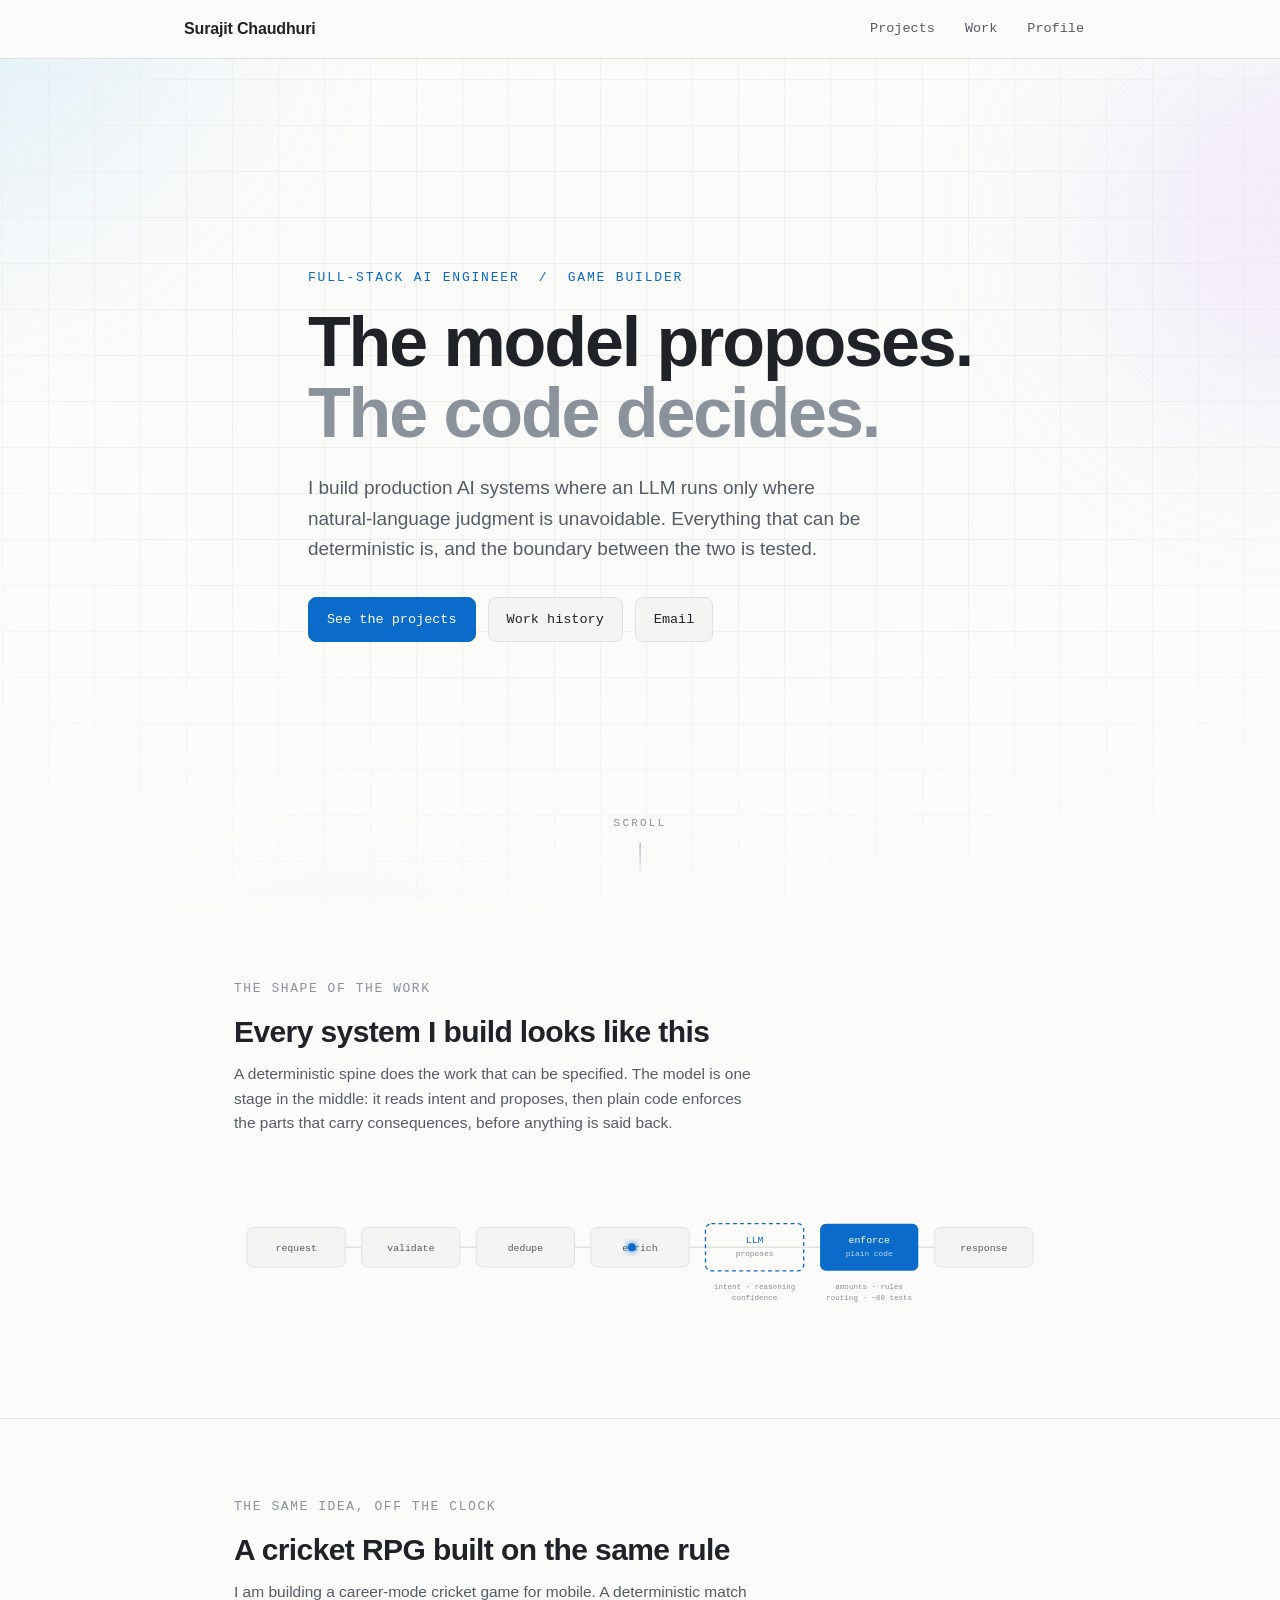
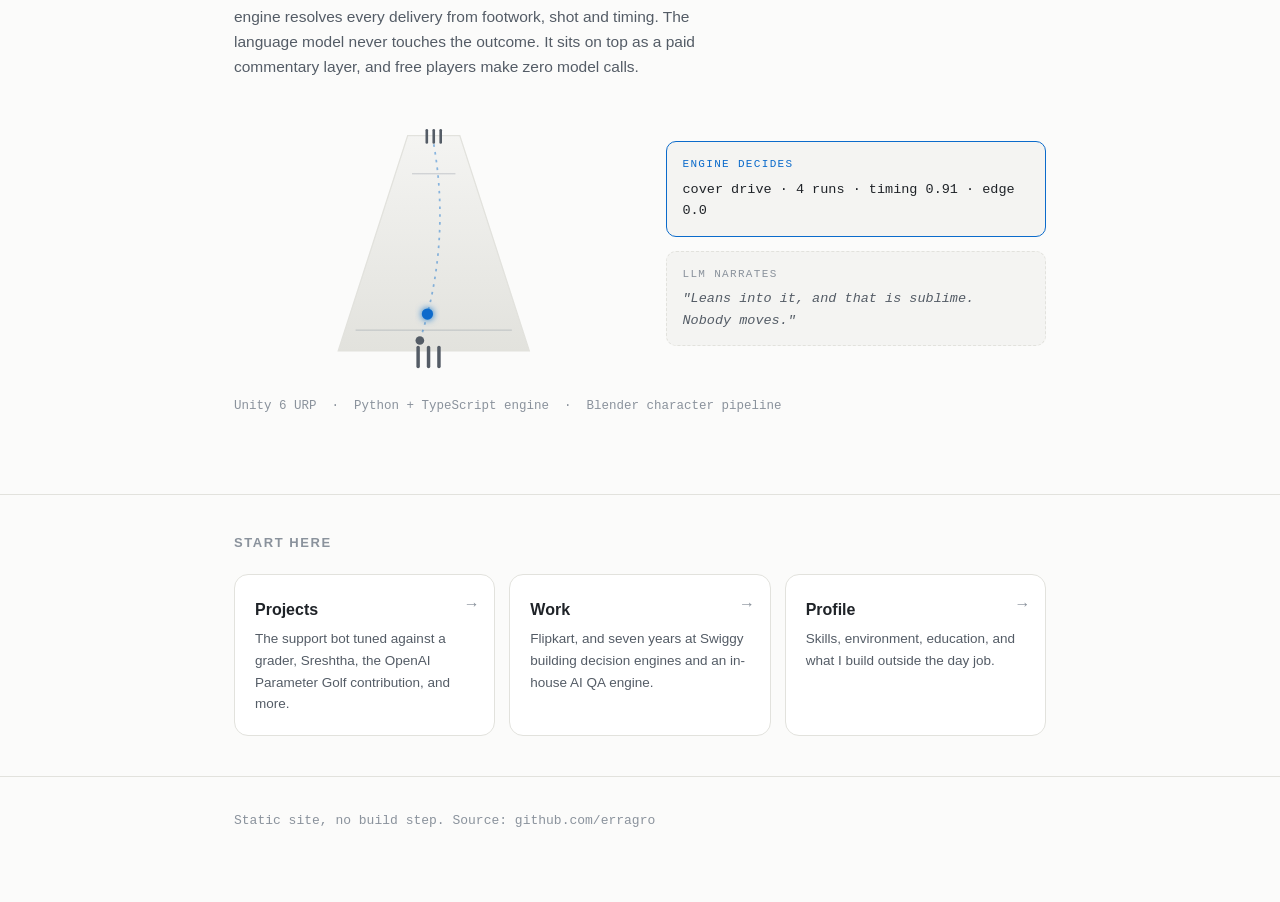
==== index.html @ 49b14f21 "Portfolio site Multi-page static portfolio: animated hero, project flip cards, work timeline, skill " ====
<!doctype html>
<html lang="en">
<head>
<meta charset="utf-8">
<meta name="viewport" content="width=device-width, initial-scale=1">
<title>Surajit Chaudhuri</title>
<meta name="description" content="Full-stack AI engineer. The model proposes, the code decides.">
<link rel="stylesheet" href="style.css">
<style>
  .hero {
    position: relative; min-height: calc(100vh - 58px);
    display: flex; align-items: center; overflow: hidden; isolation: isolate;
  }
  .hero .layer { position: absolute; inset: -25% -12%; z-index: -1; pointer-events: none; will-change: transform; }
  .blob { position: absolute; border-radius: 50%; filter: blur(64px); opacity: 0.55; }
  .blob.a { width: 46vw; height: 46vw; left: -8vw; top: -6vw; background: radial-gradient(circle at 30% 30%, #2b6cb0, transparent 70%); }
  .blob.b { width: 40vw; height: 40vw; right: -6vw; top: 18vh; background: radial-gradient(circle at 60% 40%, #6b46c1, transparent 70%); }
  .blob.c { width: 34vw; height: 34vw; left: 22vw; bottom: -16vw; background: radial-gradient(circle at 50% 50%, #2c7a7b, transparent 70%); }
  @media (prefers-color-scheme: light) {
    .blob { opacity: 0.3; }
    .blob.a { background: radial-gradient(circle at 30% 30%, #90cdf4, transparent 70%); }
    .blob.b { background: radial-gradient(circle at 60% 40%, #d6bcfa, transparent 70%); }
    .blob.c { background: radial-gradient(circle at 50% 50%, #9decdb, transparent 70%); }
  }
  .grid-layer {
    position: absolute; inset: -25% -25%; z-index: -1; pointer-events: none; will-change: transform;
    background-image:
      linear-gradient(var(--border) 1px, transparent 1px),
      linear-gradient(90deg, var(--border) 1px, transparent 1px);
    background-size: 46px 46px; opacity: 0.5;
    -webkit-mask-image: radial-gradient(ellipse 72% 60% at 50% 42%, #000 30%, transparent 82%);
    mask-image: radial-gradient(ellipse 72% 60% at 50% 42%, #000 30%, transparent 82%);
  }
  .hero-inner { position: relative; z-index: 1; padding: 40px 0 90px; }
  .eyebrow { font-family: var(--mono); font-size: 13px; letter-spacing: 0.14em; text-transform: uppercase; color: var(--accent); margin-bottom: 18px; }
  .hero h1 { font-size: clamp(34px, 7.4vw, 70px); line-height: 1.02; letter-spacing: -0.03em; font-weight: 760; }
  .hero h1 .dim { color: var(--text-faint); display: block; }
  .hero .sub { margin-top: 24px; max-width: 54ch; font-size: clamp(16px, 2.1vw, 19px); color: var(--text-dim); }
  .hero .cta { margin-top: 32px; display: flex; gap: 12px; flex-wrap: wrap; }
  .btn { font-family: var(--mono); font-size: 13.5px; padding: 11px 18px; border-radius: 8px; border: 1px solid var(--border); color: var(--text); background: var(--bg-soft); transition: border-color .2s, color .2s, transform .2s; }
  .btn:hover { border-color: var(--accent); color: var(--accent); text-decoration: none; transform: translateY(-2px); }
  .btn.primary { background: var(--accent); color: var(--ink); border-color: var(--accent); }
  .btn.primary:hover { color: var(--ink); filter: brightness(1.08); }
  .scroll-hint { position: absolute; left: 50%; bottom: 24px; transform: translateX(-50%); font-family: var(--mono); font-size: 11px; letter-spacing: 0.2em; color: var(--text-faint); text-transform: uppercase; }
  .scroll-hint::after { content: ""; display: block; width: 1px; height: 34px; margin: 10px auto 0; background: linear-gradient(var(--text-faint), transparent); }

  .band { padding: 78px 0; border-bottom: 1px solid var(--border); }
  .band .kicker { font-family: var(--mono); font-size: 13px; color: var(--text-faint); text-transform: uppercase; letter-spacing: 0.12em; margin-bottom: 8px; }
  .band h2 { font-size: clamp(22px, 3.4vw, 30px); color: var(--text); letter-spacing: -0.02em; font-weight: 680; margin: 0 0 6px; }
  .band p.note { color: var(--text-dim); font-size: 15.5px; max-width: 60ch; }

  .pipe-wrap { margin-top: 34px; overflow-x: auto; }
  .pipe-wrap svg { display: block; min-width: 640px; width: 100%; height: auto; }

  .game-grid { margin-top: 34px; display: grid; grid-template-columns: 1.05fr 1fr; gap: 32px; align-items: center; }
  .game-grid svg { display: block; width: 100%; height: auto; }
  .outs { display: flex; flex-direction: column; gap: 14px; }
  .out { border: 1.5px solid var(--border); border-radius: 10px; padding: 14px 16px; font-family: var(--mono); background: var(--bg-soft); }
  .out .lab { color: var(--text-faint); font-size: 11px; letter-spacing: 0.12em; text-transform: uppercase; }
  .out .val { color: var(--text); margin-top: 5px; font-size: 13.5px; }
  .out.engine { border-color: var(--accent); }
  .out.engine .lab { color: var(--accent); }
  .out.llm { border-style: dashed; }
  .out.llm .val { color: var(--text-dim); font-style: italic; }
  .game-foot { margin-top: 22px; font-family: var(--mono); font-size: 12.5px; color: var(--text-faint); }
  @media (max-width: 640px) { .game-grid { grid-template-columns: 1fr; } }
</style>
</head>
<body>

<nav>
  <div class="wrap">
    <a class="home" href="index.html">Surajit Chaudhuri</a>
    <div class="tabs">
      <a href="projects.html">Projects</a>
      <a href="work.html">Work</a>
      <a href="profile.html">Profile</a>
    </div>
  </div>
</nav>

<section class="hero">
  <div class="layer" data-parallax="0.15" data-mouse="20"><div class="blob a"></div><div class="blob b"></div><div class="blob c"></div></div>
  <div class="grid-layer" data-parallax="0.05" data-mouse="-9"></div>

  <div class="wrap hero-inner">
    <div class="eyebrow">Full-stack AI engineer &nbsp;/&nbsp; game builder</div>
    <h1>The model proposes.<span class="dim">The code decides.</span></h1>
    <p class="sub">
      I build production AI systems where an LLM runs only where natural-language
      judgment is unavoidable. Everything that can be deterministic is, and the
      boundary between the two is tested.
    </p>
    <div class="cta">
      <a class="btn primary" href="projects.html">See the projects</a>
      <a class="btn" href="work.html">Work history</a>
      <a class="btn" href="mailto:surajit.chaudhuri.95@gmail.com">Email</a>
    </div>
  </div>
  <div class="scroll-hint">scroll</div>
</section>

<section class="band">
  <div class="wrap">
    <div class="kicker reveal">the shape of the work</div>
    <h2 class="reveal">Every system I build looks like this</h2>
    <p class="note reveal">
      A deterministic spine does the work that can be specified. The model is one
      stage in the middle: it reads intent and proposes, then plain code enforces
      the parts that carry consequences, before anything is said back.
    </p>
    <div class="pipe-wrap reveal" data-dir="scale">
      <svg viewBox="0 0 1240 260" role="img" aria-label="Pipeline: request, validate, dedupe, enrich, LLM proposes, code enforces, response">
        <defs>
          <filter id="glow" x="-50%" y="-50%" width="200%" height="200%">
            <feGaussianBlur stdDeviation="6" result="b"/><feMerge><feMergeNode in="b"/><feMergeNode in="SourceGraphic"/></feMerge>
          </filter>
        </defs>
        <line x1="95" y1="118" x2="1145" y2="118" stroke="var(--border)" stroke-width="2"/>
        <g font-family="var(--mono)" font-size="15" fill="var(--text-dim)" text-anchor="middle">
          <g><rect x="20" y="88" width="150" height="60" rx="9" fill="var(--bg-soft)" stroke="var(--border)" stroke-width="1.5"/><text x="95" y="123">request</text></g>
          <g><rect x="195" y="88" width="150" height="60" rx="9" fill="var(--bg-soft)" stroke="var(--border)" stroke-width="1.5"/><text x="270" y="123">validate</text></g>
          <g><rect x="370" y="88" width="150" height="60" rx="9" fill="var(--bg-soft)" stroke="var(--border)" stroke-width="1.5"/><text x="445" y="123">dedupe</text></g>
          <g><rect x="545" y="88" width="150" height="60" rx="9" fill="var(--bg-soft)" stroke="var(--border)" stroke-width="1.5"/><text x="620" y="123">enrich</text></g>
        </g>
        <g>
          <rect x="720" y="82" width="150" height="72" rx="9" fill="none" stroke="var(--accent)" stroke-width="2" stroke-dasharray="6 5"/>
          <text x="795" y="112" font-family="var(--mono)" font-size="15" fill="var(--accent)" text-anchor="middle">LLM</text>
          <text x="795" y="132" font-family="var(--mono)" font-size="12" fill="var(--text-faint)" text-anchor="middle">proposes</text>
          <text x="795" y="182" font-family="var(--mono)" font-size="11.5" fill="var(--text-faint)" text-anchor="middle">intent &#183; reasoning</text>
          <text x="795" y="198" font-family="var(--mono)" font-size="11.5" fill="var(--text-faint)" text-anchor="middle">confidence</text>
        </g>
        <g>
          <rect x="895" y="82" width="150" height="72" rx="9" fill="var(--accent)"/>
          <text x="970" y="112" font-family="var(--mono)" font-size="15" fill="var(--ink)" text-anchor="middle">enforce</text>
          <text x="970" y="132" font-family="var(--mono)" font-size="12" fill="var(--ink)" text-anchor="middle" opacity="0.72">plain code</text>
          <text x="970" y="182" font-family="var(--mono)" font-size="11.5" fill="var(--text-faint)" text-anchor="middle">amounts &#183; rules</text>
          <text x="970" y="198" font-family="var(--mono)" font-size="11.5" fill="var(--text-faint)" text-anchor="middle">routing &#183; ~60 tests</text>
        </g>
        <g><rect x="1070" y="88" width="150" height="60" rx="9" fill="var(--bg-soft)" stroke="var(--border)" stroke-width="1.5"/><text x="1145" y="123" font-family="var(--mono)" font-size="15" fill="var(--text-dim)" text-anchor="middle">response</text></g>
        <circle r="6" fill="var(--accent)" filter="url(#glow)">
          <animateMotion path="M 95 118 H 1145" dur="4.2s" repeatCount="indefinite"/>
          <animate attributeName="opacity" values="0;1;1;1;0" keyTimes="0;0.06;0.5;0.94;1" dur="4.2s" repeatCount="indefinite"/>
        </circle>
      </svg>
    </div>
  </div>
</section>

<section class="band">
  <div class="wrap">
    <div class="kicker reveal">the same idea, off the clock</div>
    <h2 class="reveal">A cricket RPG built on the same rule</h2>
    <p class="note reveal">
      I am building a career-mode cricket game for mobile. A deterministic match
      engine resolves every delivery from footwork, shot and timing. The language
      model never touches the outcome. It sits on top as a paid commentary layer,
      and free players make zero model calls.
    </p>
    <div class="game-grid reveal" data-dir="left">
      <svg viewBox="0 0 460 300" role="img" aria-label="A cricket delivery travelling from bowler to batter along a fixed arc">
        <defs>
          <linearGradient id="pitch" x1="0" y1="0" x2="0" y2="1"><stop offset="0" stop-color="var(--bg-soft)"/><stop offset="1" stop-color="var(--border)"/></linearGradient>
          <filter id="glow2" x="-60%" y="-60%" width="220%" height="220%"><feGaussianBlur stdDeviation="4" result="b"/><feMerge><feMergeNode in="b"/><feMergeNode in="SourceGraphic"/></feMerge></filter>
        </defs>
        <polygon points="200,26 260,26 340,274 120,274" fill="url(#pitch)" stroke="var(--border)" stroke-width="1.5"/>
        <line x1="205" y1="70" x2="255" y2="70" stroke="var(--text-faint)" stroke-width="1" opacity="0.5"/>
        <line x1="140" y1="250" x2="320" y2="250" stroke="var(--text-faint)" stroke-width="1" opacity="0.5"/>
        <g stroke="var(--text-dim)" stroke-width="3" stroke-linecap="round"><line x1="222" y1="20" x2="222" y2="34"/><line x1="230" y1="20" x2="230" y2="34"/><line x1="238" y1="20" x2="238" y2="34"/></g>
        <g stroke="var(--text-dim)" stroke-width="4" stroke-linecap="round"><line x1="212" y1="270" x2="212" y2="292"/><line x1="224" y1="270" x2="224" y2="292"/><line x1="236" y1="270" x2="236" y2="292"/></g>
        <path id="ballpath" d="M 230 36 Q 250 150 214 262" fill="none" stroke="var(--accent)" stroke-width="2" stroke-dasharray="3 6" opacity="0.45"/>
        <circle r="6.5" fill="var(--accent)" filter="url(#glow2)">
          <animateMotion dur="2.6s" repeatCount="indefinite" calcMode="spline" keyPoints="0;1" keyTimes="0;1" keySplines="0.4 0 0.7 1"><mpath href="#ballpath"/></animateMotion>
          <animate attributeName="opacity" values="0;1;1;0" keyTimes="0;0.1;0.85;1" dur="2.6s" repeatCount="indefinite"/>
        </circle>
        <circle cx="214" cy="262" r="5" fill="var(--text-dim)"/>
      </svg>
      <div class="outs">
        <div class="out engine"><div class="lab">engine decides</div><div class="val">cover drive &#183; 4 runs &#183; timing 0.91 &#183; edge 0.0</div></div>
        <div class="out llm"><div class="lab">llm narrates</div><div class="val">"Leans into it, and that is sublime. Nobody moves."</div></div>
      </div>
    </div>
    <div class="game-foot reveal">Unity 6 URP &nbsp;&#183;&nbsp; Python + TypeScript engine &nbsp;&#183;&nbsp; Blender character pipeline</div>
  </div>
</section>

<main>
  <div class="wrap">
    <h2 class="sec reveal">Start here</h2>
    <div class="navcards">
      <a class="navcard reveal" href="projects.html">
        <div class="t">Projects</div>
        <div class="d">The support bot tuned against a grader, Sreshtha, the OpenAI Parameter Golf contribution, and more.</div>
      </a>
      <a class="navcard reveal" href="work.html">
        <div class="t">Work</div>
        <div class="d">Flipkart, and seven years at Swiggy building decision engines and an in-house AI QA engine.</div>
      </a>
      <a class="navcard reveal" href="profile.html">
        <div class="t">Profile</div>
        <div class="d">Skills, environment, education, and what I build outside the day job.</div>
      </a>
    </div>
  </div>
</main>

<footer><div class="wrap">Static site, no build step. Source: github.com/erragro</div></footer>
<script src="site.js"></script>
</body>
</html>
---- style.css ----
:root {
  --bg: #0f1115;
  --bg-soft: #161920;
  --bg-card: #171b22;
  --border: #262b36;
  --border-soft: #1e2530;
  --text: #d7dbe2;
  --text-dim: #9aa1ac;
  --text-faint: #6b7280;
  --accent: #7cc4ff;
  --accent-2: #b794f6;
  --ink: #0b1220;
  --shadow: 0 18px 40px -18px rgba(0,0,0,0.6);
  --mono: ui-monospace, "SF Mono", "JetBrains Mono", Menlo, Consolas, monospace;
  --sans: -apple-system, BlinkMacSystemFont, "Segoe UI", Roboto, Helvetica, Arial, sans-serif;
}
@media (prefers-color-scheme: light) {
  :root {
    --bg: #fbfbfa; --bg-soft: #f4f4f2; --bg-card: #ffffff;
    --border: #e2e2dd; --border-soft: #ececE8;
    --text: #1f2328; --text-dim: #545c66; --text-faint: #8a929c;
    --accent: #0b6bcb; --accent-2: #7c4dff; --ink: #ffffff;
    --shadow: 0 18px 40px -20px rgba(20,30,50,0.22);
  }
}
* { box-sizing: border-box; margin: 0; padding: 0; }
html { scroll-behavior: smooth; }
body {
  background: var(--bg); color: var(--text);
  font-family: var(--sans); font-size: 16px; line-height: 1.6;
  -webkit-font-smoothing: antialiased;
  overflow-x: hidden;
}
a { color: var(--accent); text-decoration: none; }
a:hover { text-decoration: underline; }

.wrap { max-width: 860px; margin: 0 auto; padding: 0 24px; }

/* ---------- nav ---------- */
nav {
  border-bottom: 1px solid var(--border);
  position: sticky; top: 0; z-index: 30;
  background: color-mix(in srgb, var(--bg) 82%, transparent);
  backdrop-filter: saturate(1.4) blur(8px);
}
nav .wrap { display: flex; justify-content: space-between; align-items: center; height: 58px; max-width: 960px; }
nav .home { font-weight: 650; color: var(--text); letter-spacing: -0.01em; }
nav .home:hover { text-decoration: none; color: var(--accent); }
nav .tabs { display: flex; gap: 6px; font-size: 13.5px; font-family: var(--mono); }
nav .tabs a {
  color: var(--text-dim); padding: 7px 12px; border-radius: 7px;
  transition: background .2s, color .2s;
}
nav .tabs a:hover { color: var(--text); background: var(--bg-soft); text-decoration: none; }
nav .tabs a.active { color: var(--ink); background: var(--accent); }

/* ---------- page head ---------- */
.page-head { padding: 52px 0 30px; border-bottom: 1px solid var(--border); }
h1 { font-size: clamp(28px, 5vw, 40px); letter-spacing: -0.02em; font-weight: 730; }
.page-head .tag { color: var(--text-dim); font-size: 17px; margin-top: 12px; max-width: 62ch; }
.page-head .tag p + p { margin-top: 12px; }

.links { margin-top: 20px; display: flex; flex-wrap: wrap; gap: 8px 18px; font-size: 14px; font-family: var(--mono); }
.links a { color: var(--text-dim); }
.links a:hover { color: var(--accent); }
.links .plain { color: var(--text-faint); }

main { padding: 30px 0 40px; }

h2.sec {
  font-size: 13px; text-transform: uppercase; letter-spacing: 0.12em;
  color: var(--text-faint); font-weight: 600; margin: 40px 0 20px;
}
h2.sec:first-child { margin-top: 8px; }

/* ---------- reveal / motion ---------- */
.reveal { opacity: 0; transform: translateY(18px); transition: opacity .6s ease, transform .6s cubic-bezier(.2,.7,.2,1); }
.reveal.in { opacity: 1; transform: none; }
.reveal[data-dir="left"]  { transform: translateX(-24px); }
.reveal[data-dir="right"] { transform: translateX(24px); }
.reveal[data-dir="scale"] { transform: scale(.94); }
.reveal.in[data-dir] { transform: none; }

@media (prefers-reduced-motion: reduce) {
  html { scroll-behavior: auto; }
  .reveal { opacity: 1 !important; transform: none !important; transition: none; }
  .layer, .grid-layer { transform: none !important; }
  .flip, .flip-inner, .lift, .navcard, .scard { transition: none !important; }
  .stack span, .chips span { opacity: 1 !important; transform: none !important; transition: none !important; }
  .flip-front .bar { width: 100% !important; transition: none !important; }
  .flip-front::before { display: none; }
  * { transition-delay: 0s !important; }
  svg animate, svg animateMotion { display: none; }
}

/* ---------- generic lift card ---------- */
.lift {
  border: 1px solid var(--border); border-radius: 14px; background: var(--bg-card);
  transition: transform .28s cubic-bezier(.2,.7,.2,1), border-color .28s, box-shadow .28s;
}
.lift:hover { transform: translateY(-4px); border-color: var(--accent); box-shadow: var(--shadow); text-decoration: none; }

/* ---------- home nav cards ---------- */
.navcards { display: grid; gap: 14px; grid-template-columns: repeat(3, 1fr); }
.navcard {
  position: relative; overflow: hidden;
  padding: 22px 20px 20px; display: block; color: inherit;
  border: 1px solid var(--border); border-radius: 14px; background: var(--bg-card);
  transition: transform .28s cubic-bezier(.2,.7,.2,1), border-color .28s, box-shadow .28s;
}
.navcard::after {
  content: "\2192"; position: absolute; right: 18px; top: 18px;
  font-family: var(--mono); color: var(--text-faint); transition: transform .28s, color .28s;
}
.navcard:hover { transform: translateY(-5px); border-color: var(--accent); box-shadow: var(--shadow); text-decoration: none; }
.navcard:hover::after { transform: translateX(4px); color: var(--accent); }
.navcard .t { color: var(--text); font-weight: 640; font-size: 16px; }
.navcard .d { color: var(--text-dim); font-size: 13.5px; margin-top: 6px; }

/* ---------- flip cards (projects) ---------- */
.flipgrid { display: grid; gap: 18px; grid-template-columns: repeat(2, 1fr); perspective: 1600px; }
.flip { position: relative; transition: transform .25s ease; transform-style: preserve-3d; }
.flip-inner {
  position: relative; width: 100%; min-height: 264px; height: 100%;
  transition: transform .62s cubic-bezier(.2,.7,.2,1);
  transform-style: preserve-3d;
}
.flip.flipped .flip-inner { transform: rotateY(180deg); }
.flip-face {
  position: absolute; inset: 0; backface-visibility: hidden; -webkit-backface-visibility: hidden;
  border: 1px solid var(--border); border-radius: 16px; background: var(--bg-card);
  padding: 22px; display: flex; flex-direction: column; overflow: hidden;
}
.flip:hover .flip-face { border-color: var(--accent); }
.flip:hover { box-shadow: var(--shadow); }

/* front visual layers */
.flip-front { z-index: 1; }
.flip-front::after {                     /* dot texture, fades up from bottom */
  content: ""; position: absolute; inset: 0; z-index: 0; pointer-events: none; opacity: 0.6;
  background-image: radial-gradient(var(--border) 1px, transparent 1.4px);
  background-size: 20px 20px;
  -webkit-mask-image: linear-gradient(transparent 35%, #000);
  mask-image: linear-gradient(transparent 35%, #000);
}
.flip-front::before {                    /* cursor-follow glow */
  content: ""; position: absolute; inset: 0; z-index: 0; pointer-events: none;
  background: radial-gradient(260px circle at var(--mx,50%) var(--my,120%),
    color-mix(in srgb, var(--accent) 18%, transparent), transparent 72%);
  opacity: 0; transition: opacity .35s;
}
.flip:hover .flip-front::before { opacity: 1; }
.flip-front > * { position: relative; z-index: 1; }
.flip-front .ghost {
  position: absolute; right: -6px; bottom: -34px; z-index: 0;
  font-family: var(--mono); font-weight: 700; font-size: 128px; line-height: 1;
  letter-spacing: -0.04em; color: var(--text); opacity: 0.05; pointer-events: none;
}
.flip-front h3 { font-size: 18px; font-weight: 660; letter-spacing: -0.01em; }
.flip-front .sub { color: var(--text-dim); font-size: 13.5px; margin-top: 5px; max-width: 92%; }
.flip-front .stack { margin-top: auto; padding-top: 14px; }
.stack span, .chips span {
  display: inline-block; font-family: var(--mono); font-size: 11.5px;
  padding: 2px 8px; margin: 0 5px 6px 0; color: var(--text-faint);
  border: 1px solid var(--border); border-radius: 5px; background: var(--bg-soft);
  opacity: 0; transform: translateY(7px);
  transition: opacity .4s ease, transform .4s cubic-bezier(.2,.7,.2,1);
}
.flip.in .stack span { opacity: 1; transform: none; }
.flip.in .stack span:nth-child(1) { transition-delay: .12s; }
.flip.in .stack span:nth-child(2) { transition-delay: .18s; }
.flip.in .stack span:nth-child(3) { transition-delay: .24s; }
.flip.in .stack span:nth-child(4) { transition-delay: .30s; }
.flip.in .stack span:nth-child(5) { transition-delay: .36s; }
.flip-cta {
  font-family: var(--mono); font-size: 12px; color: var(--accent);
  margin-top: 10px; display: inline-flex; align-items: center; gap: 6px;
}
.flip-front .bar {                       /* accent bar that grows on reveal */
  position: absolute; left: 0; top: 0; height: 3px; width: 0; z-index: 2;
  background: linear-gradient(90deg, var(--accent), var(--accent-2));
  transition: width .7s cubic-bezier(.2,.7,.2,1) .1s;
}
.flip.in .flip-front .bar { width: 100%; }
.flip.sm .flip-inner { min-height: 172px; }
.flip.sm .flip-face { padding: 16px 18px; border-radius: 13px; }
.flip.sm .flip-front h3 { font-size: 15px; margin-top: 0; }
.flip.sm .flip-front { position: relative; }
.flip.sm .flip-front::after {
  content: "\2635"; position: absolute; right: 16px; top: 14px;
  font-size: 13px; color: var(--text-faint); transition: color .25s, transform .25s;
}
.flip.sm:hover .flip-front::after { color: var(--accent); transform: rotate(90deg); }
.flip.sm .flip-front .essence { margin-top: auto; font-family: var(--mono); font-size: 11.5px; color: var(--text-faint); }
.flip.sm .flip-front h3 { padding-right: 22px; }
.flip.sm .flip-back .txt { font-size: 12.5px; }
.flip-back { transform: rotateY(180deg); }
.flip-back h3 { font-size: 15px; font-weight: 640; margin-bottom: 8px; }
.flip-back .txt { color: var(--text-dim); font-size: 13.5px; line-height: 1.62; overflow-y: auto; }
.flip-back .txt strong { color: var(--text); font-weight: 620; }
.flip-back .plinks { margin-top: 12px; font-family: var(--mono); font-size: 12.5px; }

/* ---------- timeline (work + education) ---------- */
.tl { position: relative; margin-top: 8px; }
.tl::before {
  content: ""; position: absolute; left: 6px; top: 8px; bottom: 8px; width: 2px;
  background: linear-gradient(var(--accent), var(--border) 40%, var(--border));
}
.tl-item { position: relative; padding-left: 34px; margin-bottom: 26px; }
.tl-item::before {
  content: ""; position: absolute; left: 0; top: 6px; width: 14px; height: 14px;
  border-radius: 50%; background: var(--bg); border: 2px solid var(--accent);
}
.tl-item.now::before { background: var(--accent); box-shadow: 0 0 0 4px color-mix(in srgb, var(--accent) 22%, transparent); }
.tl-item .when { font-family: var(--mono); font-size: 12px; color: var(--text-faint); }
.tl-item h3 { font-size: 16px; font-weight: 620; margin-top: 3px; }
.tl-item .role-note { color: var(--text-dim); font-size: 14.5px; margin-top: 6px; font-style: italic; }

/* expandable achievement cards inside a timeline item */
.exp { margin-top: 12px; display: grid; gap: 8px; }
.exp-card {
  border: 1px solid var(--border); border-radius: 10px; background: var(--bg-soft);
  overflow: hidden;
}
.exp-card > button {
  width: 100%; text-align: left; cursor: pointer; border: 0; background: transparent;
  color: var(--text); font: inherit; font-size: 14px; font-weight: 600;
  padding: 11px 14px; display: flex; justify-content: space-between; align-items: center; gap: 10px;
}
.exp-card > button .plus { font-family: var(--mono); color: var(--text-faint); transition: transform .3s; }
.exp-card.open > button .plus { transform: rotate(45deg); }
.exp-card .panel {
  max-height: 0; overflow: hidden; transition: max-height .4s ease;
  color: var(--text-dim); font-size: 13.5px;
}
.exp-card.open .panel { max-height: 260px; }
.exp-card .panel p { padding: 0 14px 13px; }

/* ---------- skill cards (profile) ---------- */
.scards { display: grid; gap: 14px; grid-template-columns: repeat(2, 1fr); }
.scard {
  border: 1px solid var(--border); border-radius: 14px; background: var(--bg-card);
  padding: 18px; transition: transform .28s cubic-bezier(.2,.7,.2,1), border-color .28s, box-shadow .28s;
}
.scard:hover { transform: translateY(-4px); border-color: var(--accent); box-shadow: var(--shadow); }
.scard .k { font-family: var(--mono); font-size: 11.5px; letter-spacing: 0.1em; text-transform: uppercase; color: var(--text-faint); }
.scard .v { margin-top: 8px; color: var(--text-dim); font-size: 14px; }
.scard .v strong { color: var(--text); font-weight: 620; }

.pcard {
  border: 1px solid var(--border); border-radius: 14px; background: var(--bg-card);
  padding: 20px 22px;
}
.pcard p { color: var(--text-dim); font-size: 15px; }
.pcard p + p { margin-top: 10px; }

/* ---------- footer ---------- */
footer { padding: 34px 0 70px; color: var(--text-faint); font-size: 13px; font-family: var(--mono); border-top: 1px solid var(--border); }

/* ---------- responsive ---------- */
@media (max-width: 720px) {
  .navcards { grid-template-columns: 1fr; }
  .flipgrid { grid-template-columns: 1fr; }
  .scards { grid-template-columns: 1fr; }
  nav .tabs { gap: 2px; }
  nav .tabs a { padding: 6px 9px; }
}
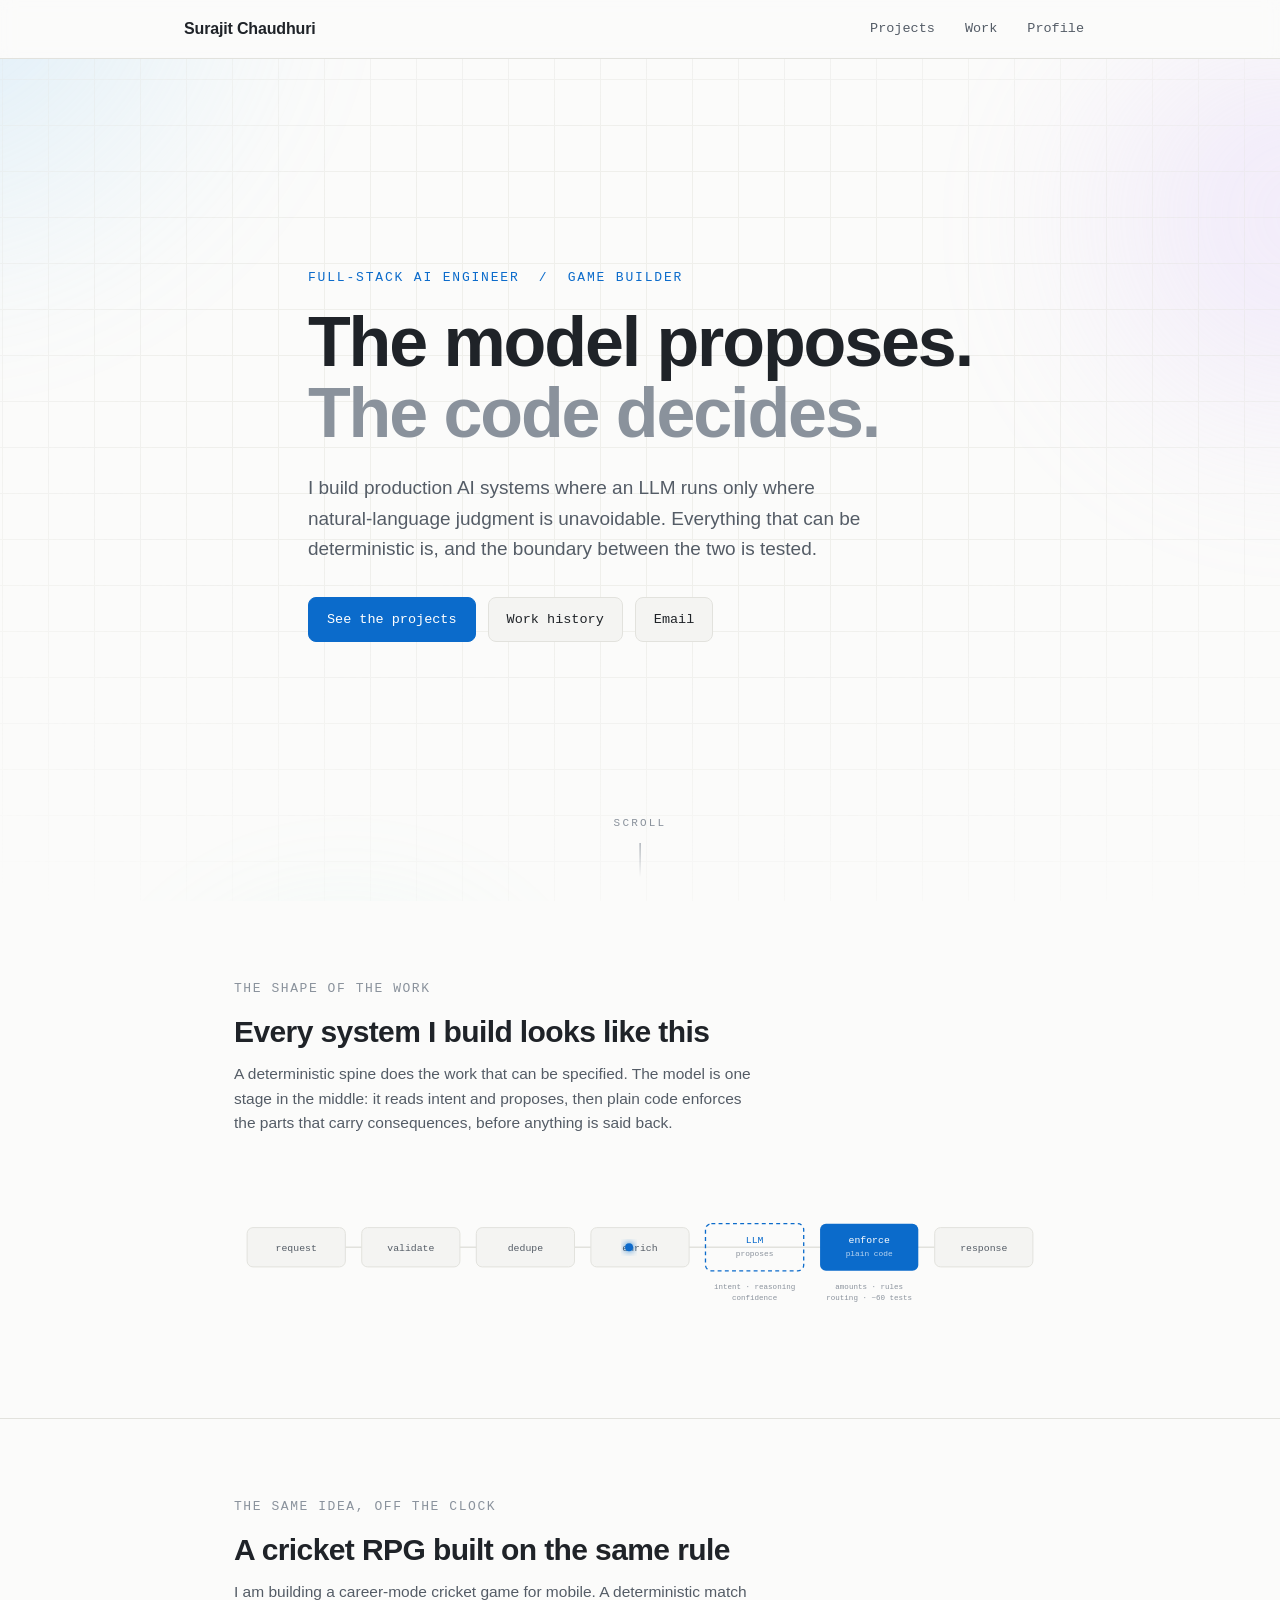
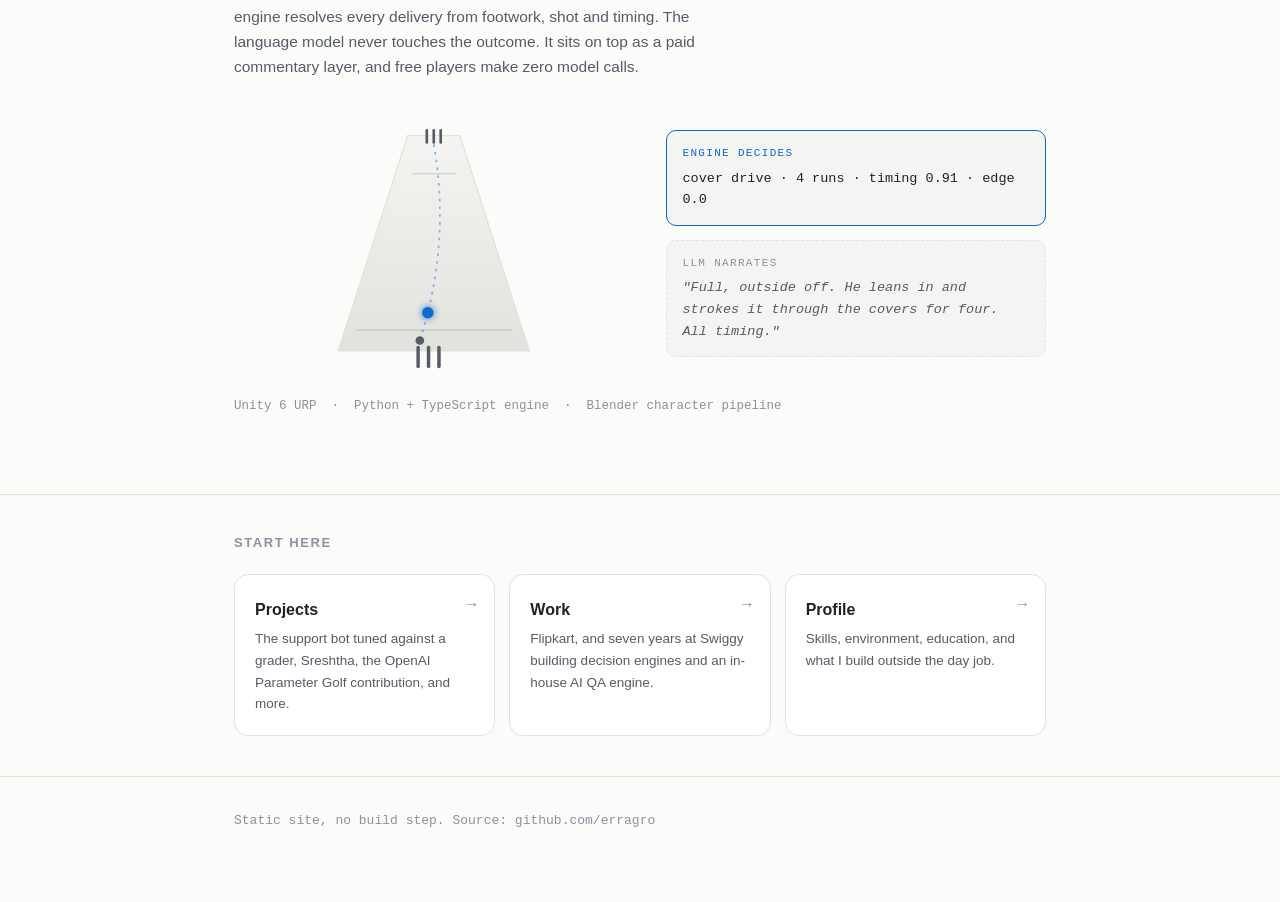
==== commit c2eccc44: "Clearer commentary line in cricket section Co-Authored-By: Claude Sonnet 5 <noreply@anthropic.com>" ====
--- a/index.html
+++ b/index.html
@@ -177,7 +177,7 @@
       </svg>
       <div class="outs">
         <div class="out engine"><div class="lab">engine decides</div><div class="val">cover drive &#183; 4 runs &#183; timing 0.91 &#183; edge 0.0</div></div>
-        <div class="out llm"><div class="lab">llm narrates</div><div class="val">"Leans into it, and that is sublime. Nobody moves."</div></div>
+        <div class="out llm"><div class="lab">llm narrates</div><div class="val">"Full, outside off. He leans in and strokes it through the covers for four. All timing."</div></div>
       </div>
     </div>
     <div class="game-foot reveal">Unity 6 URP &nbsp;&#183;&nbsp; Python + TypeScript engine &nbsp;&#183;&nbsp; Blender character pipeline</div>
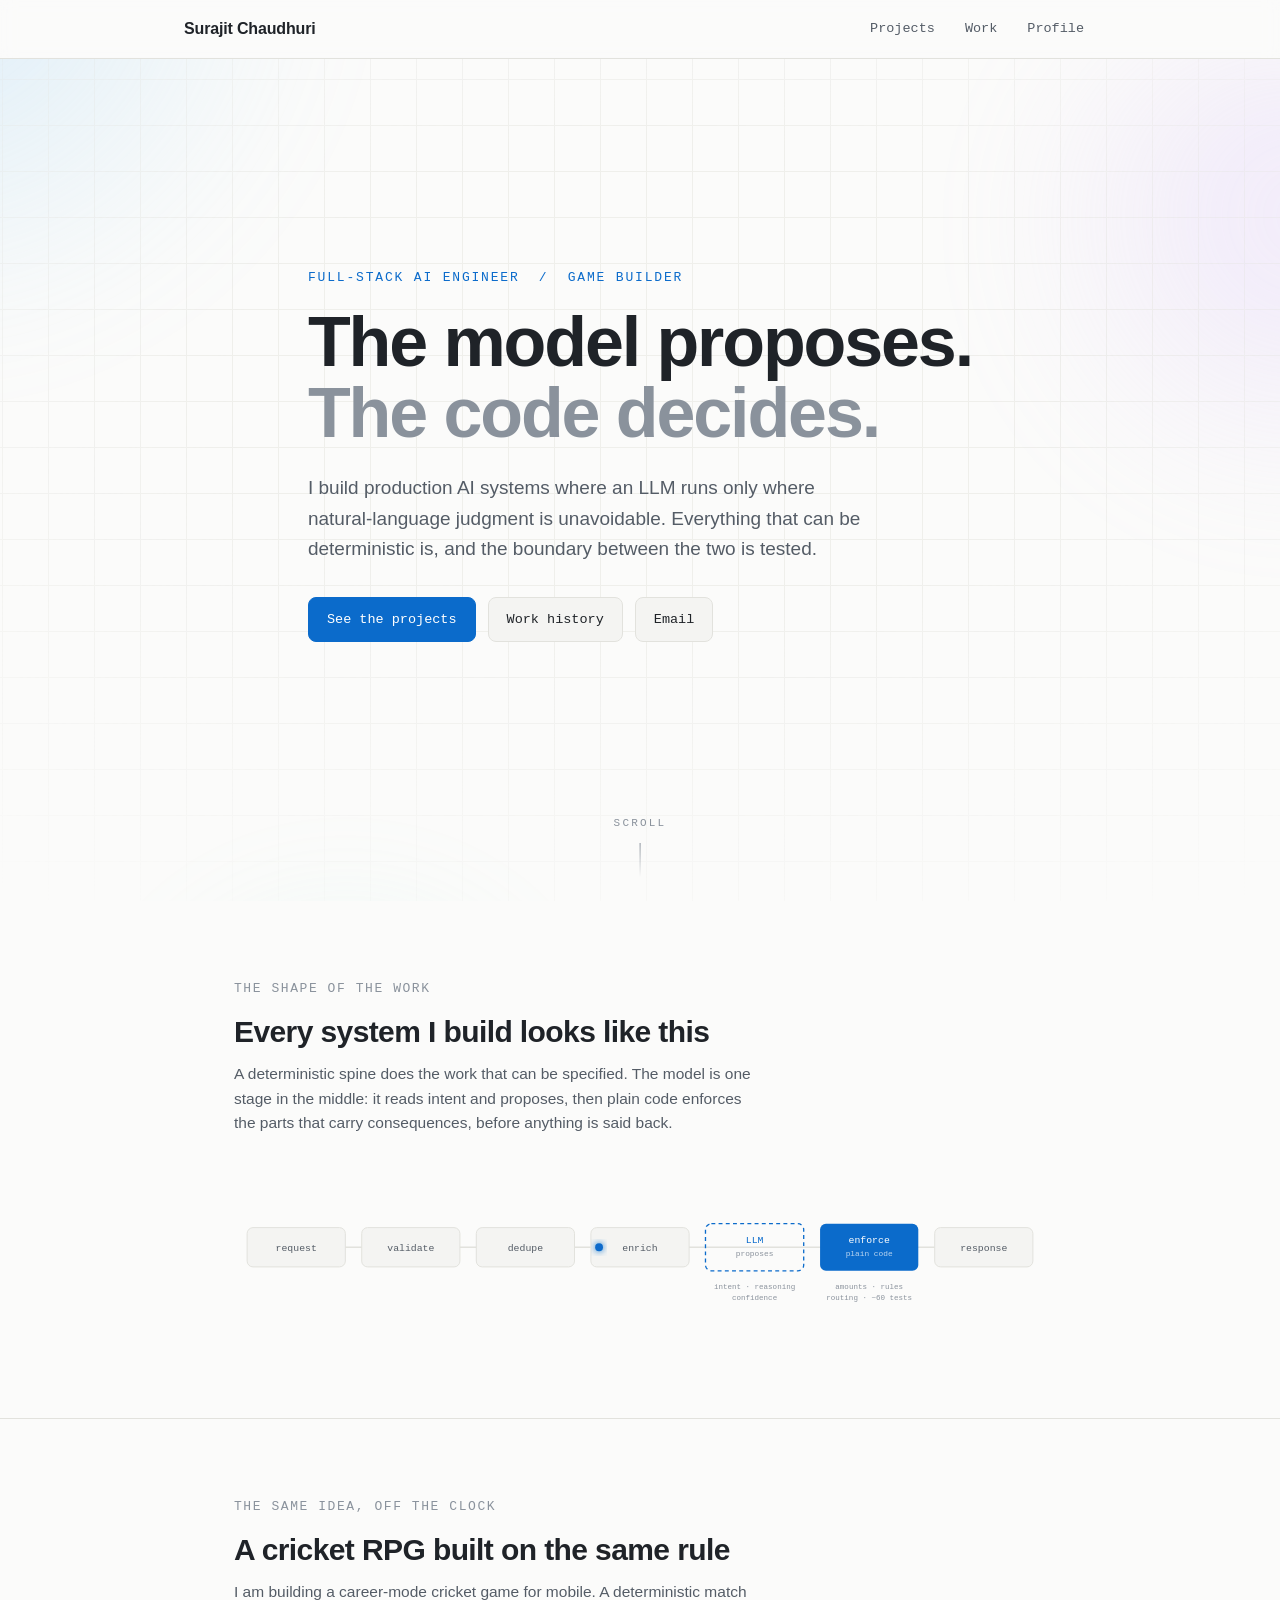
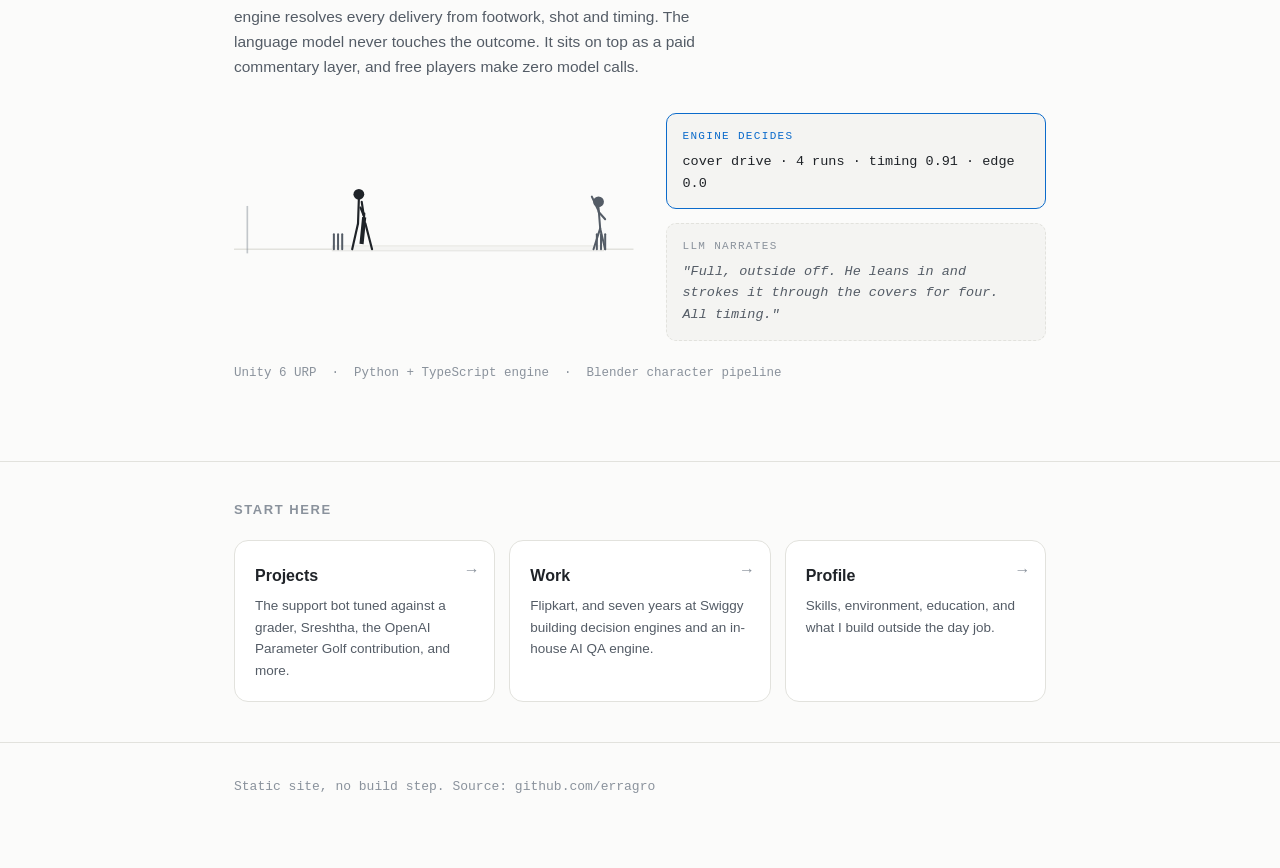
==== commit fca2fc8c: "Animate the cover drive with stick figures in the cricket section Co-Authored-By: Claude Sonnet 5 <n" ====
--- a/index.html
+++ b/index.html
@@ -54,6 +54,7 @@
 
   .game-grid { margin-top: 34px; display: grid; grid-template-columns: 1.05fr 1fr; gap: 32px; align-items: center; }
   .game-grid svg { display: block; width: 100%; height: auto; }
+  @media (prefers-reduced-motion: reduce) { .cricket .ball { opacity: 0.85 !important; } }
   .outs { display: flex; flex-direction: column; gap: 14px; }
   .out { border: 1.5px solid var(--border); border-radius: 10px; padding: 14px 16px; font-family: var(--mono); background: var(--bg-soft); }
   .out .lab { color: var(--text-faint); font-size: 11px; letter-spacing: 0.12em; text-transform: uppercase; }
@@ -158,22 +159,78 @@
       and free players make zero model calls.
     </p>
     <div class="game-grid reveal" data-dir="left">
-      <svg viewBox="0 0 460 300" role="img" aria-label="A cricket delivery travelling from bowler to batter along a fixed arc">
+      <svg viewBox="0 150 480 146" class="cricket" role="img" aria-label="A stick-figure batter steps out and plays a cover drive for four">
         <defs>
-          <linearGradient id="pitch" x1="0" y1="0" x2="0" y2="1"><stop offset="0" stop-color="var(--bg-soft)"/><stop offset="1" stop-color="var(--border)"/></linearGradient>
-          <filter id="glow2" x="-60%" y="-60%" width="220%" height="220%"><feGaussianBlur stdDeviation="4" result="b"/><feMerge><feMergeNode in="b"/><feMergeNode in="SourceGraphic"/></feMerge></filter>
+          <filter id="glow2" x="-60%" y="-60%" width="220%" height="220%"><feGaussianBlur stdDeviation="3.5" result="b"/><feMerge><feMergeNode in="b"/><feMergeNode in="SourceGraphic"/></feMerge></filter>
         </defs>
-        <polygon points="200,26 260,26 340,274 120,274" fill="url(#pitch)" stroke="var(--border)" stroke-width="1.5"/>
-        <line x1="205" y1="70" x2="255" y2="70" stroke="var(--text-faint)" stroke-width="1" opacity="0.5"/>
-        <line x1="140" y1="250" x2="320" y2="250" stroke="var(--text-faint)" stroke-width="1" opacity="0.5"/>
-        <g stroke="var(--text-dim)" stroke-width="3" stroke-linecap="round"><line x1="222" y1="20" x2="222" y2="34"/><line x1="230" y1="20" x2="230" y2="34"/><line x1="238" y1="20" x2="238" y2="34"/></g>
-        <g stroke="var(--text-dim)" stroke-width="4" stroke-linecap="round"><line x1="212" y1="270" x2="212" y2="292"/><line x1="224" y1="270" x2="224" y2="292"/><line x1="236" y1="270" x2="236" y2="292"/></g>
-        <path id="ballpath" d="M 230 36 Q 250 150 214 262" fill="none" stroke="var(--accent)" stroke-width="2" stroke-dasharray="3 6" opacity="0.45"/>
-        <circle r="6.5" fill="var(--accent)" filter="url(#glow2)">
-          <animateMotion dur="2.6s" repeatCount="indefinite" calcMode="spline" keyPoints="0;1" keyTimes="0;1" keySplines="0.4 0 0.7 1"><mpath href="#ballpath"/></animateMotion>
-          <animate attributeName="opacity" values="0;1;1;0" keyTimes="0;0.1;0.85;1" dur="2.6s" repeatCount="indefinite"/>
+
+        <!-- ground + pitch + boundary rope -->
+        <line x1="0" y1="250" x2="480" y2="250" stroke="var(--border)" stroke-width="2"/>
+        <rect x="118" y="246" width="326" height="6" fill="var(--bg-soft)" stroke="var(--border)" stroke-width="1"/>
+        <line x1="16" y1="198" x2="16" y2="255" stroke="var(--text-faint)" stroke-width="2" opacity="0.5"/>
+
+        <!-- stumps -->
+        <g stroke="var(--text-dim)" stroke-width="2.4" stroke-linecap="round">
+          <line x1="120" y1="232" x2="120" y2="250"/><line x1="125" y1="232" x2="125" y2="250"/><line x1="130" y1="232" x2="130" y2="250"/>
+        </g>
+        <g stroke="var(--text-dim)" stroke-width="2.4" stroke-linecap="round">
+          <line x1="436" y1="232" x2="436" y2="250"/><line x1="441" y1="232" x2="441" y2="250"/><line x1="446" y1="232" x2="446" y2="250"/>
+        </g>
+
+        <!-- shot direction (fades in on contact) -->
+        <line x1="182" y1="222" x2="24" y2="245" stroke="var(--accent)" stroke-width="1.5" stroke-dasharray="2 6" opacity="0">
+          <animate attributeName="opacity" dur="4s" repeatCount="indefinite" keyTimes="0;0.55;0.6;0.9;1" values="0;0;0.4;0.4;0"/>
+        </line>
+
+        <!-- BOWLER (right side, delivering to the left) -->
+        <g stroke="var(--text-dim)" stroke-width="2.4" fill="none" stroke-linecap="round">
+          <circle cx="438" cy="193" r="6.5" fill="var(--text-dim)" stroke="none"/>
+          <line x1="438" y1="200" x2="440" y2="225"/>
+          <line x1="440" y1="225" x2="446" y2="250"/>
+          <line x1="440" y1="225" x2="432" y2="250"/>
+          <line x1="438" y1="205" x2="446" y2="214"/>
+          <g>
+            <line x1="438" y1="204" x2="438" y2="185"/>
+            <animateTransform attributeName="transform" type="rotate" dur="4s" repeatCount="indefinite"
+              keyTimes="0;0.04;0.14;0.22;0.3;1"
+              values="-25 438 204;-25 438 204;150 438 204;-35 438 204;-25 438 204;-25 438 204"/>
+          </g>
+        </g>
+
+        <!-- BATTER (left-centre, playing the cover drive) -->
+        <g stroke="var(--text)" stroke-width="2.6" fill="none" stroke-linecap="round">
+          <circle cx="150" cy="184" r="6.5" fill="var(--text)" stroke="none"/>
+          <line x1="150" y1="190" x2="149" y2="219"/>
+          <line x1="149" y1="219" x2="142" y2="250"/>
+          <g>
+            <line x1="149" y1="219" x2="157" y2="250"/>
+            <animateTransform attributeName="transform" type="translate" dur="4s" repeatCount="indefinite"
+              keyTimes="0;0.3;0.52;0.72;0.95;1" values="0 0;0 0;12 0;12 0;0 0;0 0"/>
+          </g>
+          <g transform="rotate(-30 156 210)">
+            <line x1="150" y1="194" x2="156" y2="210"/>
+            <line x1="150" y1="201" x2="156" y2="210"/>
+            <line x1="156" y1="207" x2="157" y2="214" stroke-width="2.4"/>
+            <line x1="157" y1="214" x2="160" y2="241" stroke-width="5" stroke-linecap="square"/>
+            <animateTransform attributeName="transform" type="rotate" dur="4s" repeatCount="indefinite"
+              keyTimes="0;0.24;0.42;0.55;0.66;0.82;0.95;1"
+              values="0 156 210;0 156 210;46 156 210;-58 156 210;-82 156 210;-82 156 210;0 156 210;0 156 210"/>
+          </g>
+        </g>
+
+        <!-- BALL -->
+        <circle class="ball" cx="180" cy="222" r="4.5" fill="var(--accent)" filter="url(#glow2)" opacity="0">
+          <animate attributeName="opacity" dur="4s" repeatCount="indefinite"
+            keyTimes="0;0.2;0.24;0.74;0.82;1" values="0;0;1;1;0;0"/>
+          <animateMotion dur="4s" repeatCount="indefinite" calcMode="linear"
+            path="M 428 193 Q 300 205 180 222 L 18 246"
+            keyPoints="0;0;0.62;1;1" keyTimes="0;0.22;0.55;0.76;1"/>
         </circle>
-        <circle cx="214" cy="262" r="5" fill="var(--text-dim)"/>
+
+        <!-- FOUR -->
+        <text x="30" y="188" font-family="var(--mono)" font-size="19" font-weight="700" fill="var(--accent)" opacity="0">4
+          <animate attributeName="opacity" dur="4s" repeatCount="indefinite" keyTimes="0;0.72;0.78;0.92;1" values="0;0;1;1;0"/>
+        </text>
       </svg>
       <div class="outs">
         <div class="out engine"><div class="lab">engine decides</div><div class="val">cover drive &#183; 4 runs &#183; timing 0.91 &#183; edge 0.0</div></div>
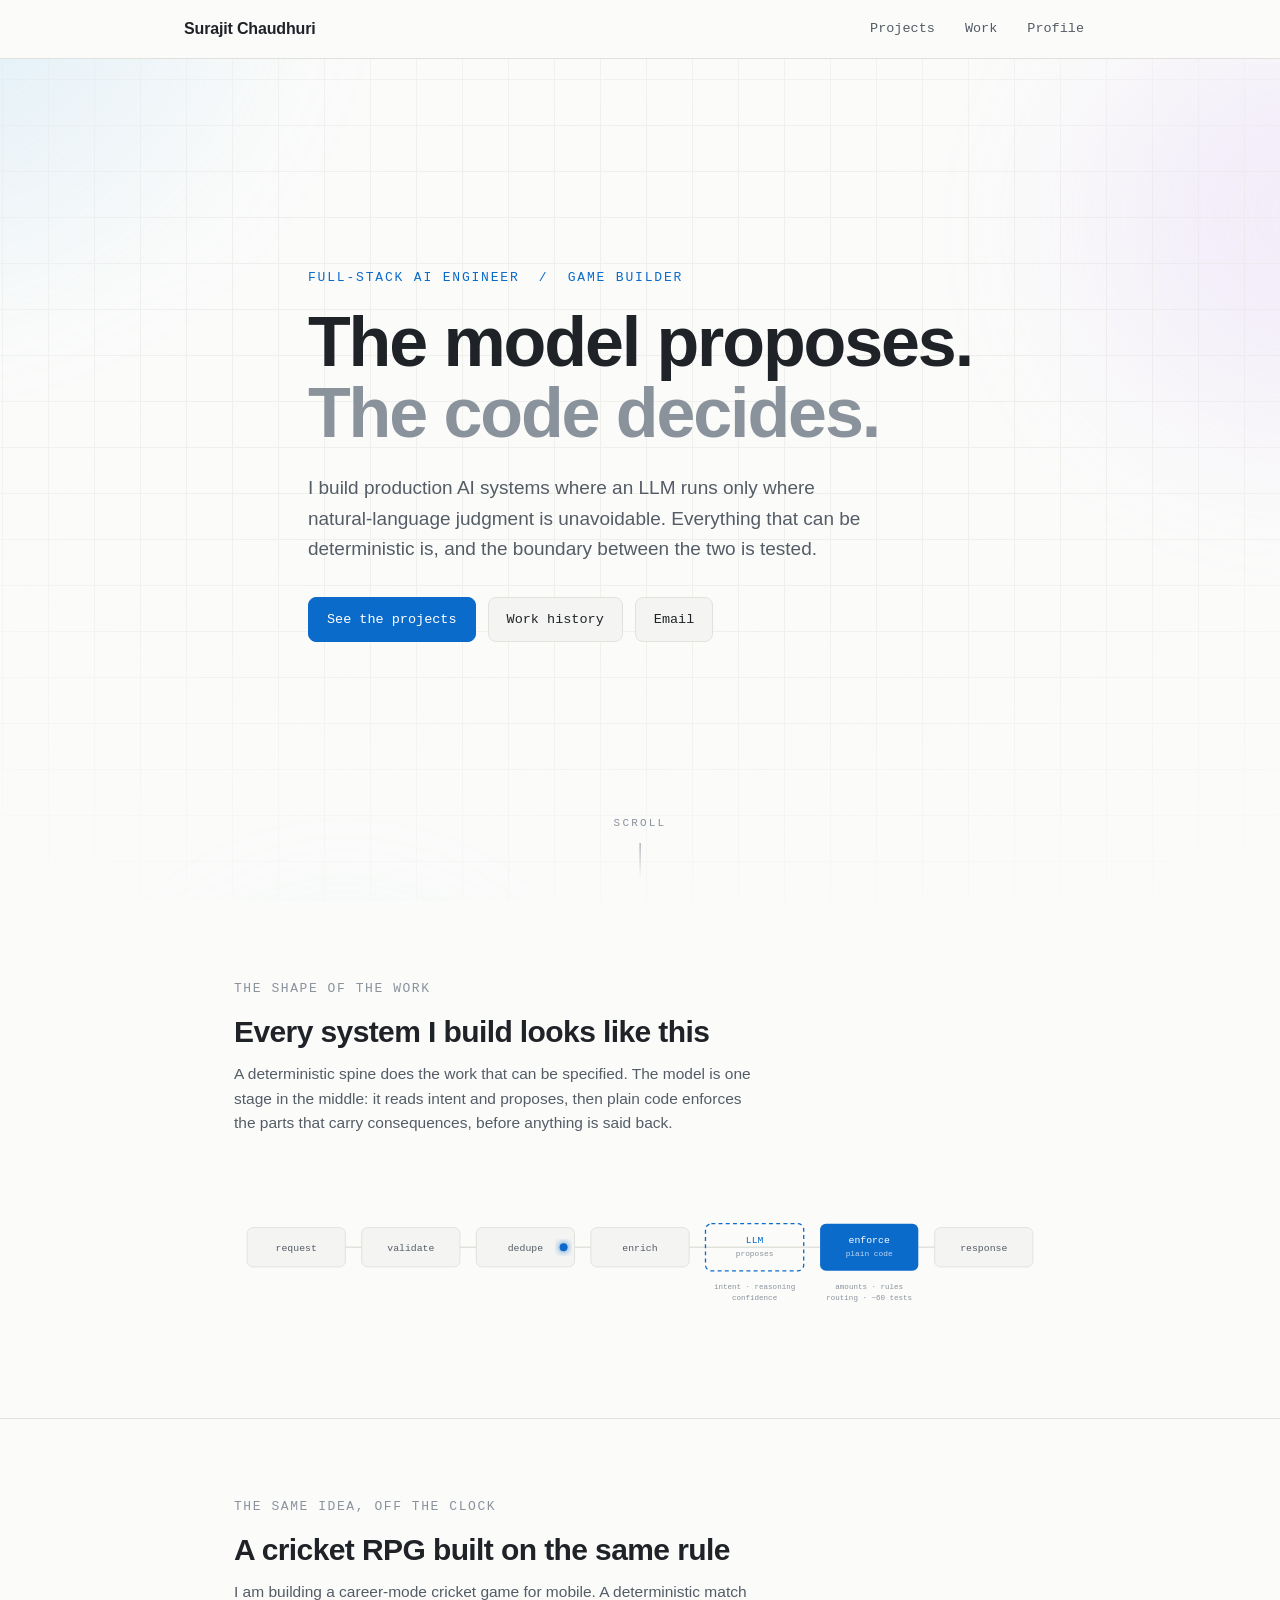
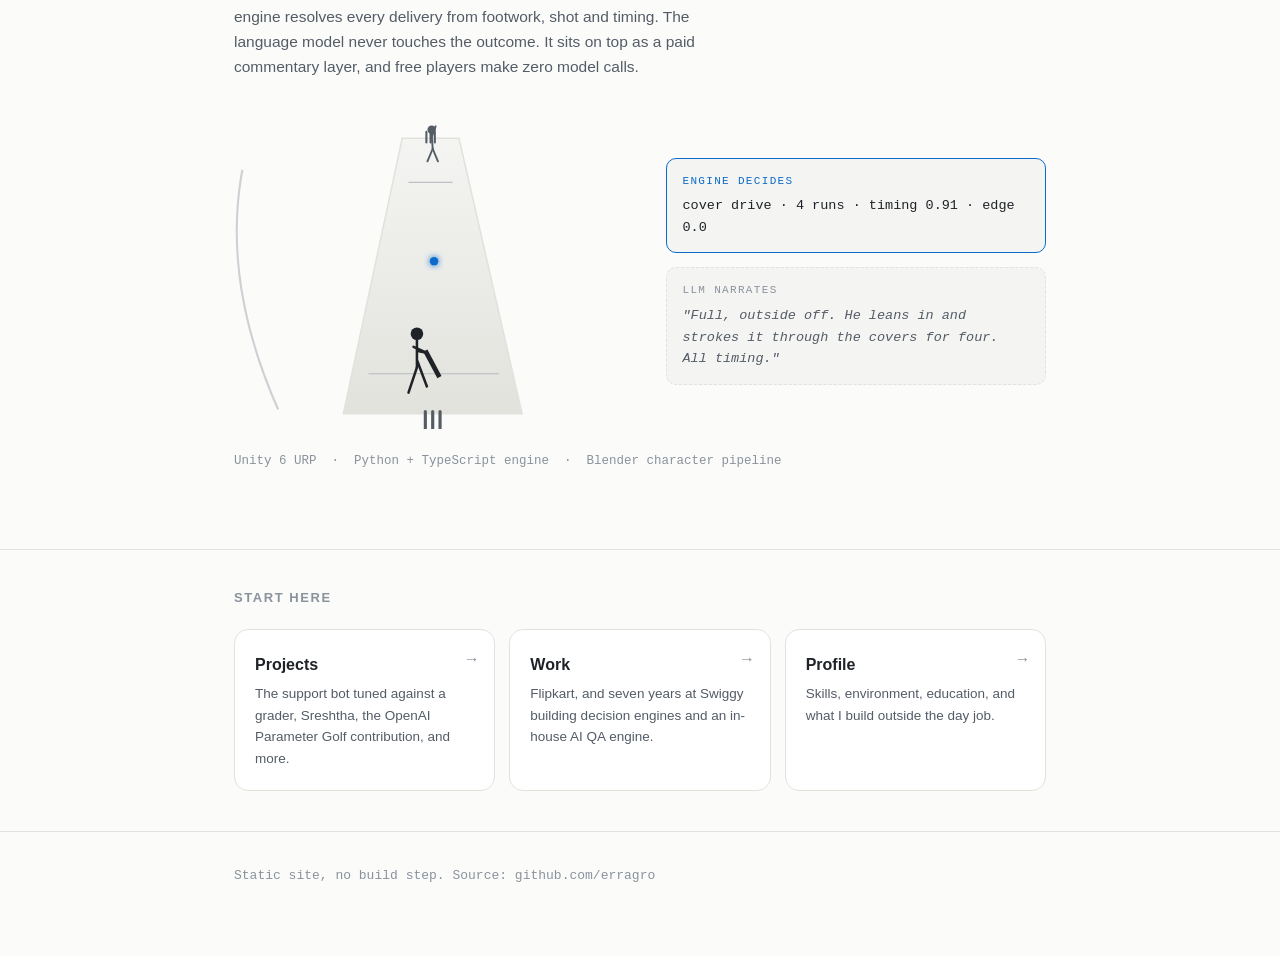
==== commit 397bce60: "Cricket section: back to perspective pitch view, visible ball, stick-figure cover drive Co-Authored-" ====
--- a/index.html
+++ b/index.html
@@ -159,76 +159,78 @@
       and free players make zero model calls.
     </p>
     <div class="game-grid reveal" data-dir="left">
-      <svg viewBox="0 150 480 146" class="cricket" role="img" aria-label="A stick-figure batter steps out and plays a cover drive for four">
+      <svg viewBox="0 0 380 300" class="cricket" role="img" aria-label="Top-down view: a stick-figure batter plays a cover drive and the ball races away for four">
         <defs>
-          <filter id="glow2" x="-60%" y="-60%" width="220%" height="220%"><feGaussianBlur stdDeviation="3.5" result="b"/><feMerge><feMergeNode in="b"/><feMergeNode in="SourceGraphic"/></feMerge></filter>
+          <linearGradient id="pitchg" x1="0" y1="0" x2="0" y2="1"><stop offset="0" stop-color="var(--bg-soft)"/><stop offset="1" stop-color="var(--border)"/></linearGradient>
+          <filter id="glow2" x="-60%" y="-60%" width="220%" height="220%"><feGaussianBlur stdDeviation="3" result="b"/><feMerge><feMergeNode in="b"/><feMergeNode in="SourceGraphic"/></feMerge></filter>
         </defs>
 
-        <!-- ground + pitch + boundary rope -->
-        <line x1="0" y1="250" x2="480" y2="250" stroke="var(--border)" stroke-width="2"/>
-        <rect x="118" y="246" width="326" height="6" fill="var(--bg-soft)" stroke="var(--border)" stroke-width="1"/>
-        <line x1="16" y1="198" x2="16" y2="255" stroke="var(--text-faint)" stroke-width="2" opacity="0.5"/>
-
-        <!-- stumps -->
-        <g stroke="var(--text-dim)" stroke-width="2.4" stroke-linecap="round">
-          <line x1="120" y1="232" x2="120" y2="250"/><line x1="125" y1="232" x2="125" y2="250"/><line x1="130" y1="232" x2="130" y2="250"/>
-        </g>
-        <g stroke="var(--text-dim)" stroke-width="2.4" stroke-linecap="round">
-          <line x1="436" y1="232" x2="436" y2="250"/><line x1="441" y1="232" x2="441" y2="250"/><line x1="446" y1="232" x2="446" y2="250"/>
+        <!-- boundary arc (off side) -->
+        <path d="M 8 54 Q -12 160 42 282" fill="none" stroke="var(--text-faint)" stroke-width="2" opacity="0.4"/>
+
+        <!-- pitch in perspective: far end narrow (top), near end wide (bottom) -->
+        <polygon points="160,24 214,24 274,286 104,286" fill="url(#pitchg)" stroke="var(--border)" stroke-width="1.5"/>
+        <line x1="166" y1="66" x2="208" y2="66" stroke="var(--text-faint)" stroke-width="1" opacity="0.5"/>
+        <line x1="128" y1="248" x2="252" y2="248" stroke="var(--text-faint)" stroke-width="1" opacity="0.5"/>
+
+        <!-- stumps: far (small), near (large) -->
+        <g stroke="var(--text-dim)" stroke-width="2" stroke-linecap="round">
+          <line x1="183" y1="18" x2="183" y2="28"/><line x1="187" y1="18" x2="187" y2="28"/><line x1="191" y1="18" x2="191" y2="28"/>
+        </g>
+        <g stroke="var(--text-dim)" stroke-width="3" stroke-linecap="round">
+          <line x1="182" y1="284" x2="182" y2="300"/><line x1="189" y1="284" x2="189" y2="300"/><line x1="196" y1="284" x2="196" y2="300"/>
         </g>
 
         <!-- shot direction (fades in on contact) -->
-        <line x1="182" y1="222" x2="24" y2="245" stroke="var(--accent)" stroke-width="1.5" stroke-dasharray="2 6" opacity="0">
-          <animate attributeName="opacity" dur="4s" repeatCount="indefinite" keyTimes="0;0.55;0.6;0.9;1" values="0;0;0.4;0.4;0"/>
+        <line x1="176" y1="242" x2="18" y2="220" stroke="var(--accent)" stroke-width="1.5" stroke-dasharray="2 6" opacity="0">
+          <animate attributeName="opacity" dur="4s" repeatCount="indefinite" keyTimes="0;0.55;0.6;0.9;1" values="0;0;0.42;0.42;0"/>
         </line>
 
-        <!-- BOWLER (right side, delivering to the left) -->
-        <g stroke="var(--text-dim)" stroke-width="2.4" fill="none" stroke-linecap="round">
-          <circle cx="438" cy="193" r="6.5" fill="var(--text-dim)" stroke="none"/>
-          <line x1="438" y1="200" x2="440" y2="225"/>
-          <line x1="440" y1="225" x2="446" y2="250"/>
-          <line x1="440" y1="225" x2="432" y2="250"/>
-          <line x1="438" y1="205" x2="446" y2="214"/>
+        <!-- BOWLER (far end, small) -->
+        <g stroke="var(--text-dim)" stroke-width="1.8" fill="none" stroke-linecap="round">
+          <circle cx="188" cy="16" r="4" fill="var(--text-dim)" stroke="none"/>
+          <line x1="188" y1="20" x2="189" y2="34"/>
+          <line x1="189" y1="34" x2="184" y2="46"/>
+          <line x1="189" y1="34" x2="194" y2="46"/>
           <g>
-            <line x1="438" y1="204" x2="438" y2="185"/>
+            <line x1="188" y1="23" x2="188" y2="12"/>
             <animateTransform attributeName="transform" type="rotate" dur="4s" repeatCount="indefinite"
-              keyTimes="0;0.04;0.14;0.22;0.3;1"
-              values="-25 438 204;-25 438 204;150 438 204;-35 438 204;-25 438 204;-25 438 204"/>
+              keyTimes="0;0.04;0.13;0.2;0.28;1"
+              values="20 188 23;20 188 23;205 188 23;-8 188 23;20 188 23;20 188 23"/>
           </g>
         </g>
 
-        <!-- BATTER (left-centre, playing the cover drive) -->
-        <g stroke="var(--text)" stroke-width="2.6" fill="none" stroke-linecap="round">
-          <circle cx="150" cy="184" r="6.5" fill="var(--text)" stroke="none"/>
-          <line x1="150" y1="190" x2="149" y2="219"/>
-          <line x1="149" y1="219" x2="142" y2="250"/>
+        <!-- BATTER (near end, larger; strides in and drives through the covers) -->
+        <g stroke="var(--text)" stroke-width="2.4" fill="none" stroke-linecap="round">
+          <circle cx="174" cy="210" r="6" fill="var(--text)" stroke="none"/>
+          <line x1="174" y1="216" x2="174" y2="242"/>
+          <line x1="174" y1="242" x2="166" y2="266"/>
           <g>
-            <line x1="149" y1="219" x2="157" y2="250"/>
+            <line x1="174" y1="242" x2="183" y2="266"/>
             <animateTransform attributeName="transform" type="translate" dur="4s" repeatCount="indefinite"
-              keyTimes="0;0.3;0.52;0.72;0.95;1" values="0 0;0 0;12 0;12 0;0 0;0 0"/>
+              keyTimes="0;0.3;0.52;0.72;0.95;1" values="0 0;0 0;1 -12;1 -12;0 0;0 0"/>
           </g>
-          <g transform="rotate(-30 156 210)">
-            <line x1="150" y1="194" x2="156" y2="210"/>
-            <line x1="150" y1="201" x2="156" y2="210"/>
-            <line x1="156" y1="207" x2="157" y2="214" stroke-width="2.4"/>
-            <line x1="157" y1="214" x2="160" y2="241" stroke-width="5" stroke-linecap="square"/>
+          <g transform="rotate(0 183 228)">
+            <line x1="174" y1="218" x2="183" y2="228"/>
+            <line x1="177" y1="224" x2="183" y2="228"/>
+            <line x1="183" y1="228" x2="185" y2="252" stroke-width="4.5" stroke-linecap="square"/>
             <animateTransform attributeName="transform" type="rotate" dur="4s" repeatCount="indefinite"
               keyTimes="0;0.24;0.42;0.55;0.66;0.82;0.95;1"
-              values="0 156 210;0 156 210;46 156 210;-58 156 210;-82 156 210;-82 156 210;0 156 210;0 156 210"/>
+              values="0 183 228;0 183 228;-25 183 228;100 183 228;122 183 228;122 183 228;0 183 228;0 183 228"/>
           </g>
         </g>
 
-        <!-- BALL -->
-        <circle class="ball" cx="180" cy="222" r="4.5" fill="var(--accent)" filter="url(#glow2)" opacity="0">
-          <animate attributeName="opacity" dur="4s" repeatCount="indefinite"
-            keyTimes="0;0.2;0.24;0.74;0.82;1" values="0;0;1;1;0;0"/>
-          <animateMotion dur="4s" repeatCount="indefinite" calcMode="linear"
-            path="M 428 193 Q 300 205 180 222 L 18 246"
-            keyPoints="0;0;0.62;1;1" keyTimes="0;0.22;0.55;0.76;1"/>
+        <!-- BALL (base position visible even without animation) -->
+        <circle class="ball" cx="182" cy="150" r="4" fill="var(--accent)" filter="url(#glow2)">
+          <animate attributeName="opacity" dur="4s" repeatCount="indefinite" keyTimes="0;0.8;0.86;0.97;1" values="1;1;0;0;1"/>
+          <animate attributeName="cx" dur="4s" repeatCount="indefinite" keyTimes="0;0.2;0.4;0.55;0.68;0.78;1"
+            values="188;188;191;178;95;14;14"/>
+          <animate attributeName="cy" dur="4s" repeatCount="indefinite" keyTimes="0;0.2;0.4;0.55;0.68;0.78;1"
+            values="30;30;135;242;235;222;222"/>
         </circle>
 
         <!-- FOUR -->
-        <text x="30" y="188" font-family="var(--mono)" font-size="19" font-weight="700" fill="var(--accent)" opacity="0">4
+        <text x="22" y="204" font-family="var(--mono)" font-size="18" font-weight="700" fill="var(--accent)" opacity="0">4
           <animate attributeName="opacity" dur="4s" repeatCount="indefinite" keyTimes="0;0.72;0.78;0.92;1" values="0;0;1;1;0"/>
         </text>
       </svg>
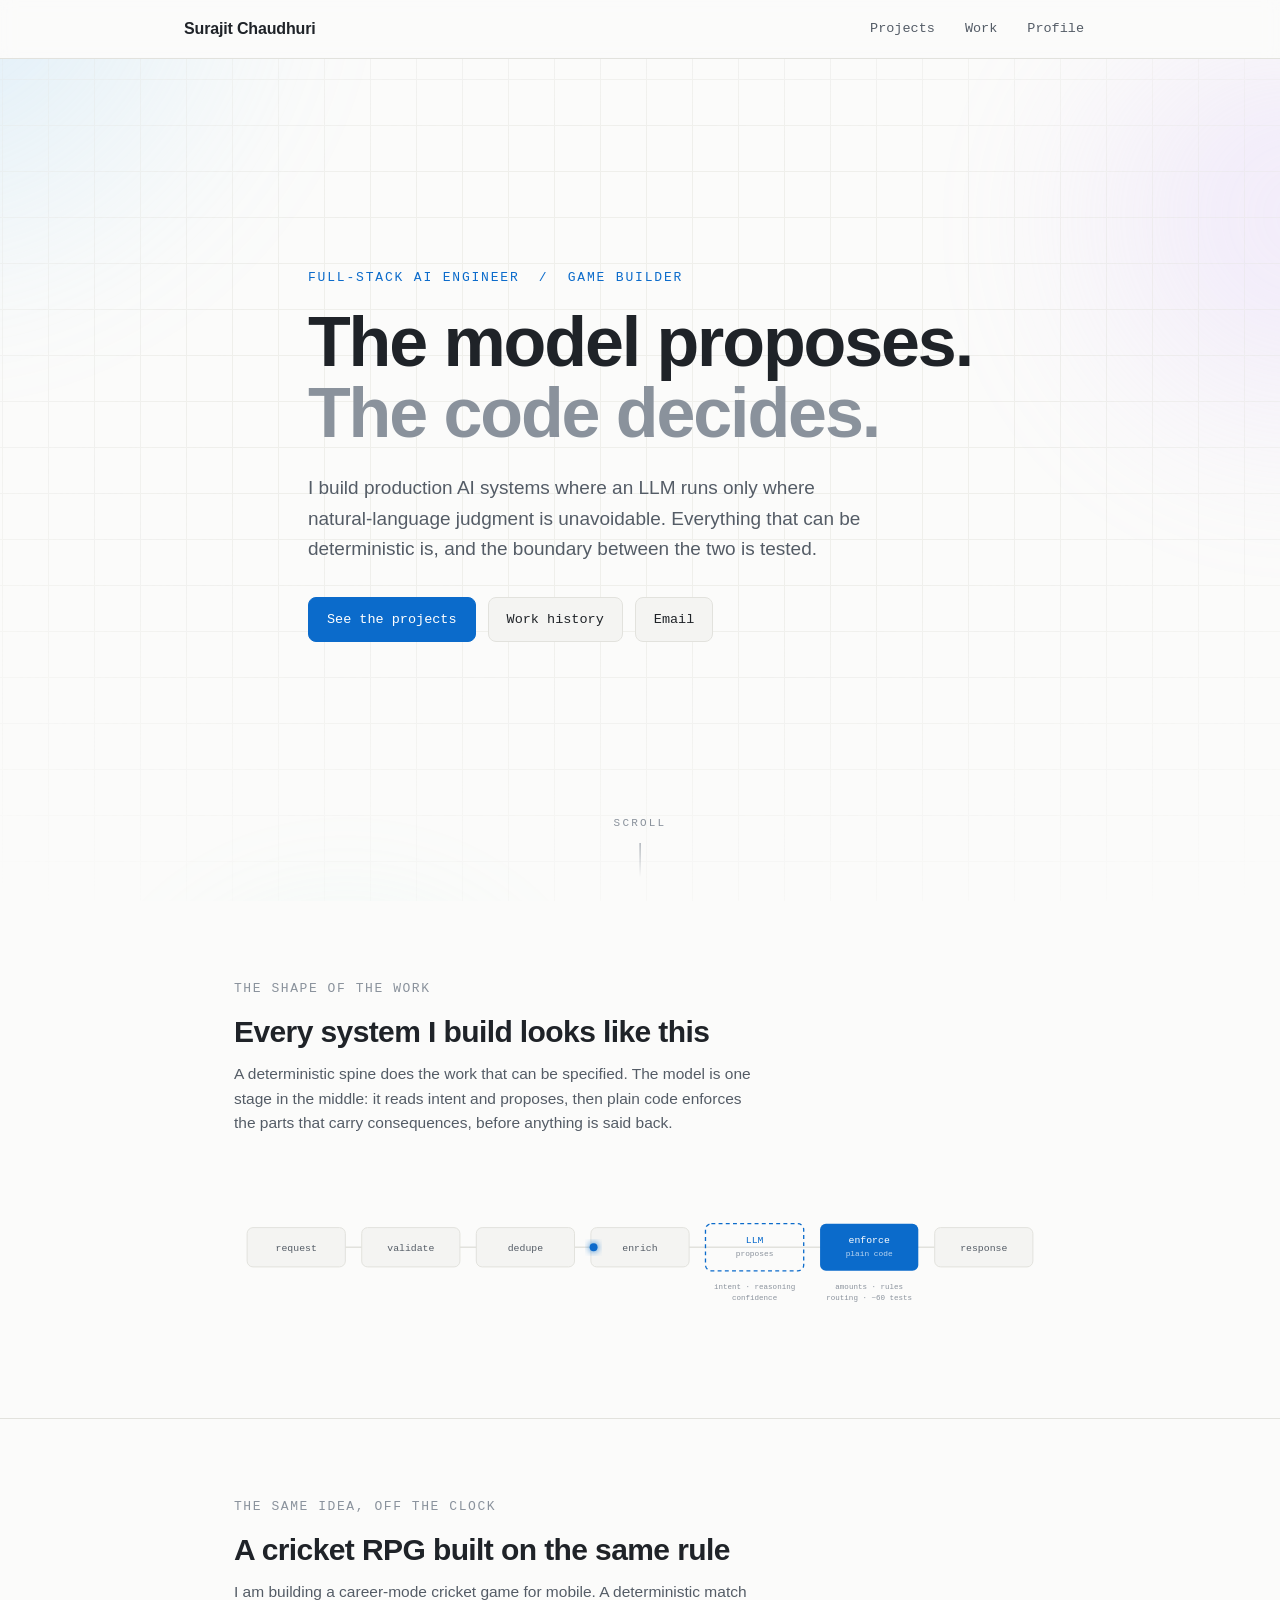
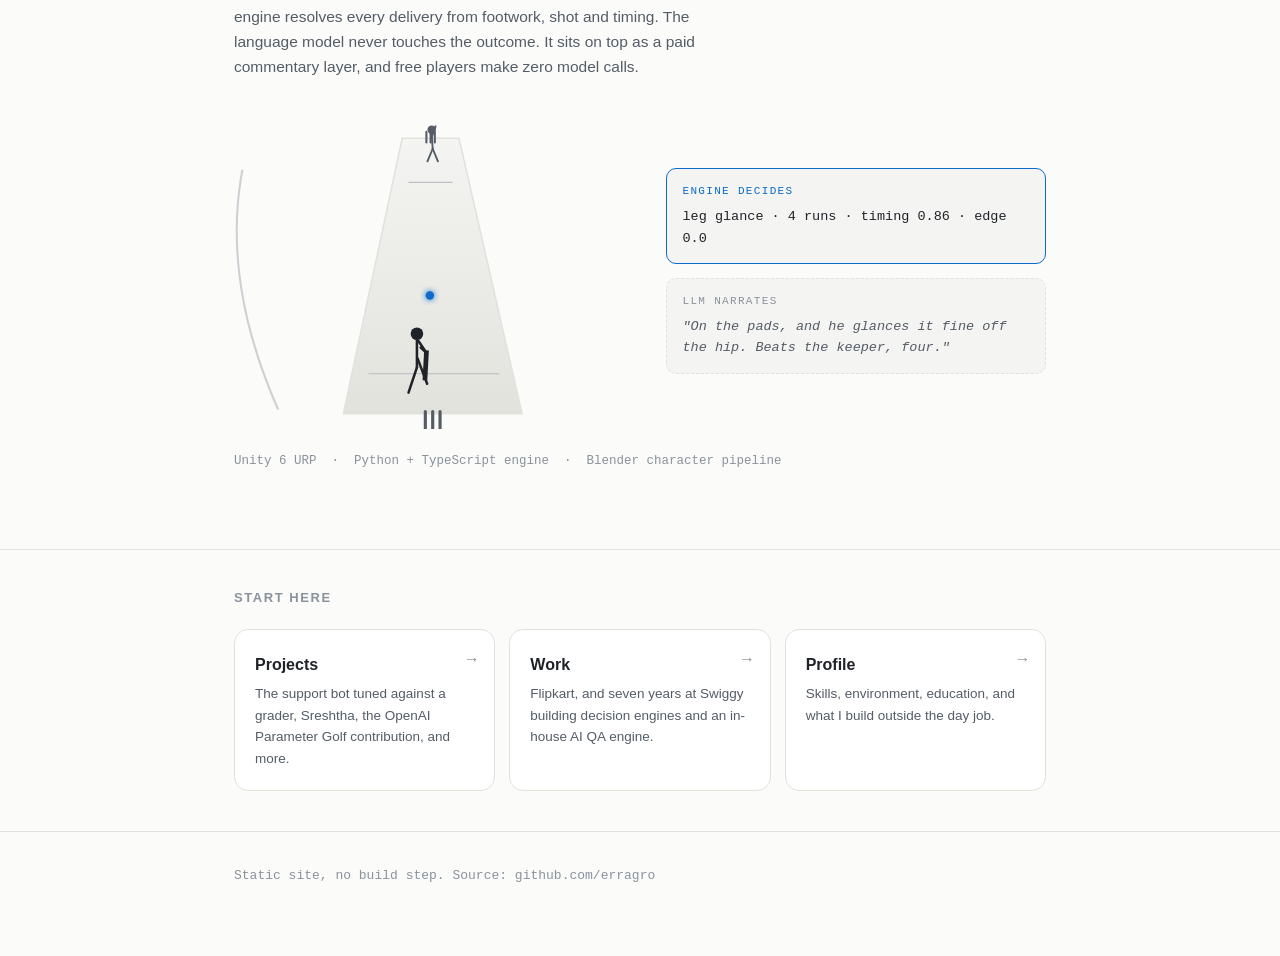
==== commit 2de471bf: "Cricket section: it is a leg glance, not a cover drive (text only) Co-Authored-By: Claude Sonnet 5 <" ====
--- a/index.html
+++ b/index.html
@@ -159,7 +159,7 @@
       and free players make zero model calls.
     </p>
     <div class="game-grid reveal" data-dir="left">
-      <svg viewBox="0 0 380 300" class="cricket" role="img" aria-label="Top-down view: a stick-figure batter plays a cover drive and the ball races away for four">
+      <svg viewBox="0 0 380 300" class="cricket" role="img" aria-label="Top-down view: a stick-figure batter plays a leg glance and the ball runs away fine for four">
         <defs>
           <linearGradient id="pitchg" x1="0" y1="0" x2="0" y2="1"><stop offset="0" stop-color="var(--bg-soft)"/><stop offset="1" stop-color="var(--border)"/></linearGradient>
           <filter id="glow2" x="-60%" y="-60%" width="220%" height="220%"><feGaussianBlur stdDeviation="3" result="b"/><feMerge><feMergeNode in="b"/><feMergeNode in="SourceGraphic"/></feMerge></filter>
@@ -235,8 +235,8 @@
         </text>
       </svg>
       <div class="outs">
-        <div class="out engine"><div class="lab">engine decides</div><div class="val">cover drive &#183; 4 runs &#183; timing 0.91 &#183; edge 0.0</div></div>
-        <div class="out llm"><div class="lab">llm narrates</div><div class="val">"Full, outside off. He leans in and strokes it through the covers for four. All timing."</div></div>
+        <div class="out engine"><div class="lab">engine decides</div><div class="val">leg glance &#183; 4 runs &#183; timing 0.86 &#183; edge 0.0</div></div>
+        <div class="out llm"><div class="lab">llm narrates</div><div class="val">"On the pads, and he glances it fine off the hip. Beats the keeper, four."</div></div>
       </div>
     </div>
     <div class="game-foot reveal">Unity 6 URP &nbsp;&#183;&nbsp; Python + TypeScript engine &nbsp;&#183;&nbsp; Blender character pipeline</div>
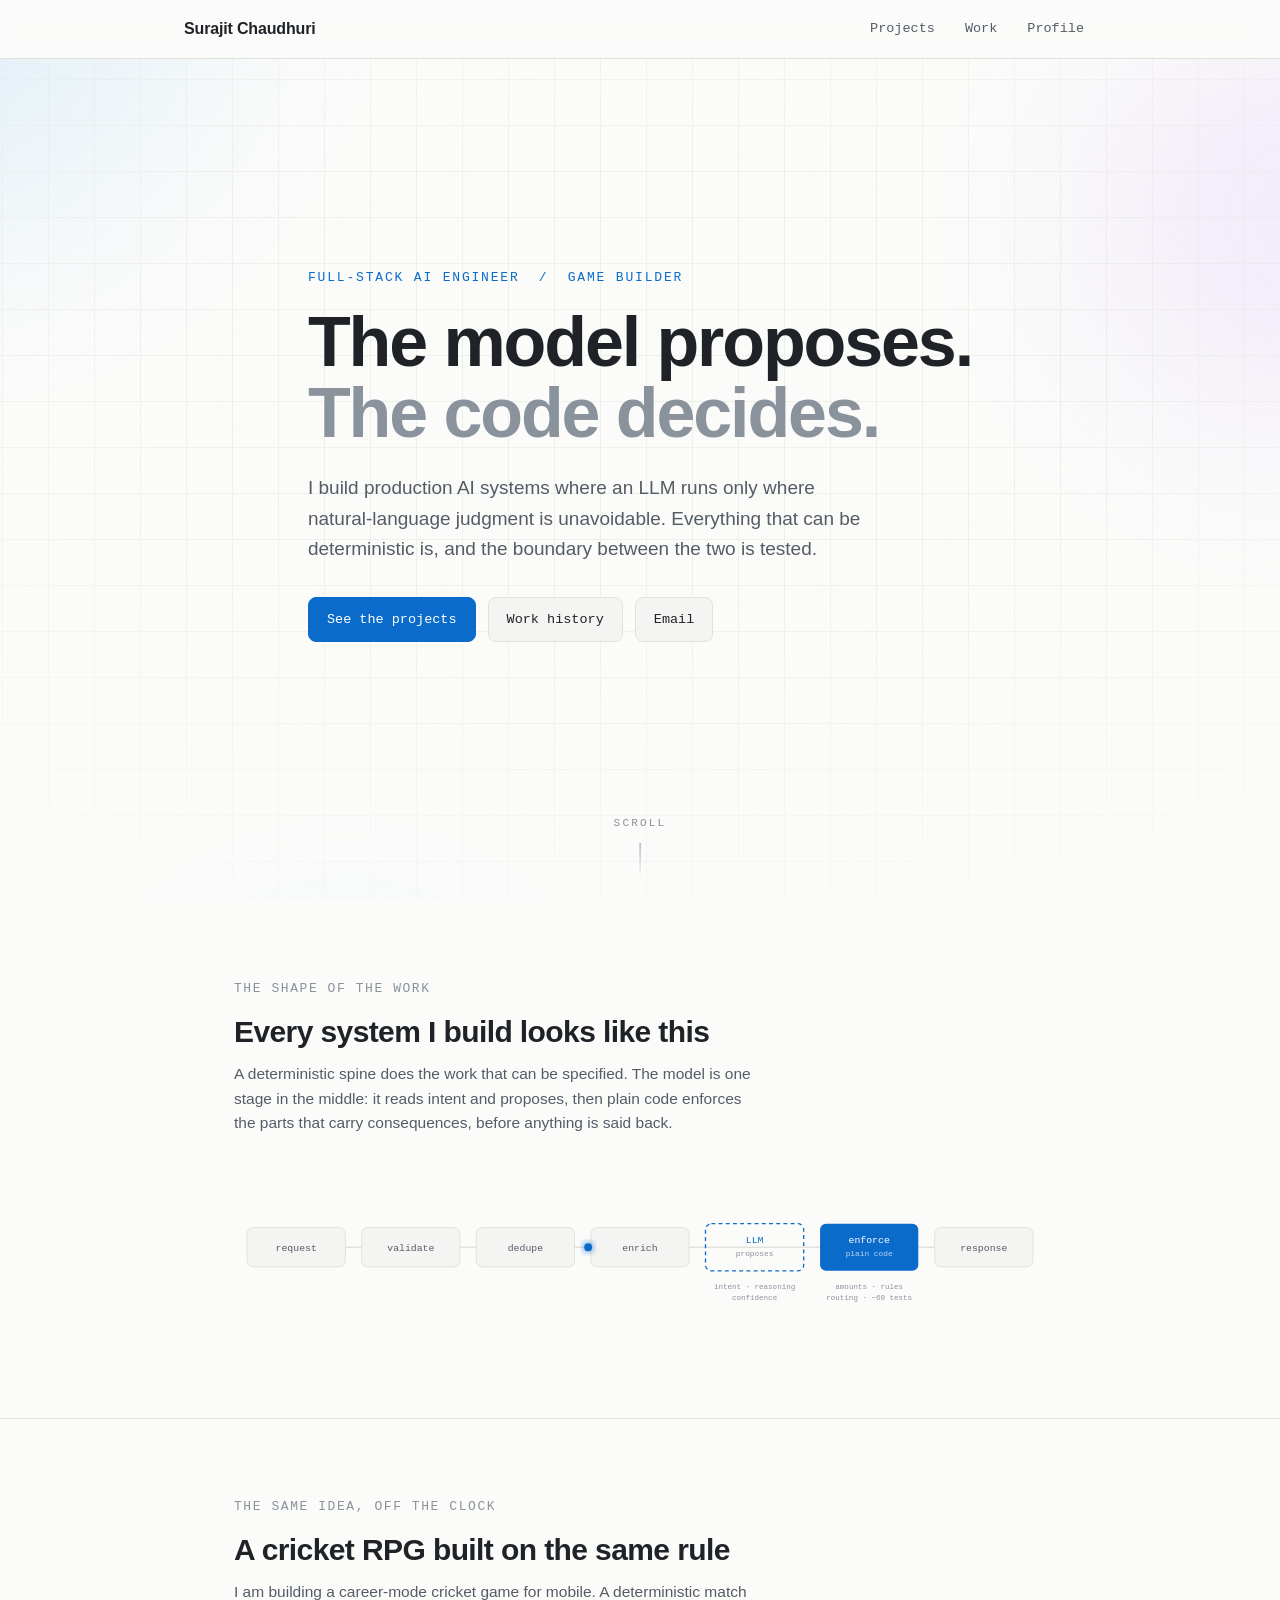
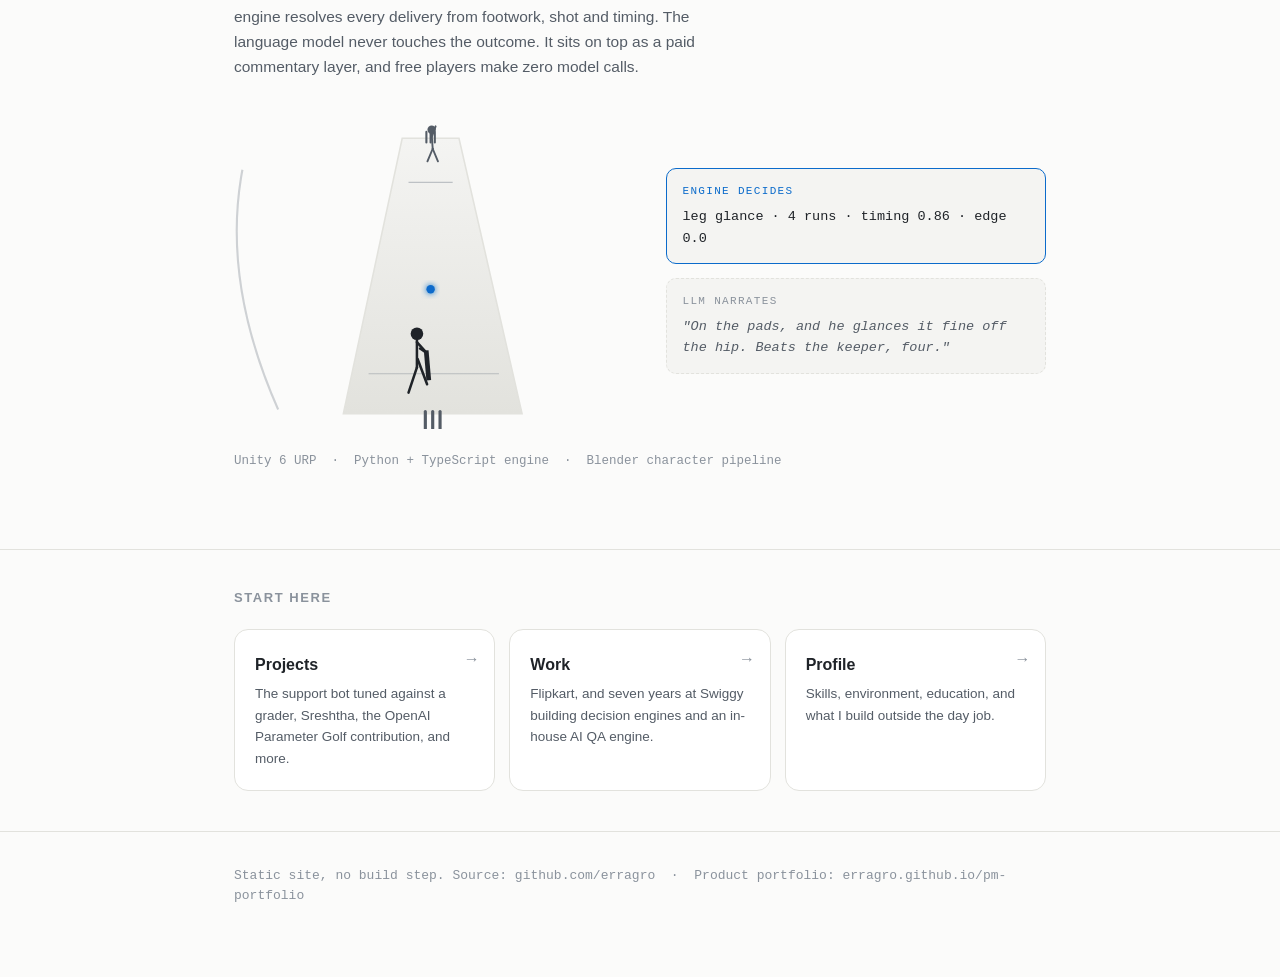
==== commit c6acf993: "Cross-link the PM/product portfolio in the footer Co-Authored-By: Claude Sonnet 5 <noreply@anthropic" ====
--- a/index.html
+++ b/index.html
@@ -263,7 +263,7 @@
   </div>
 </main>
 
-<footer><div class="wrap">Static site, no build step. Source: github.com/erragro</div></footer>
+<footer><div class="wrap">Static site, no build step. Source: github.com/erragro &nbsp;&#183;&nbsp; Product portfolio: erragro.github.io/pm-portfolio</div></footer>
 <script src="site.js"></script>
 </body>
 </html>
--- a/style.css
+++ b/style.css
@@ -122,12 +122,13 @@
 .flip { position: relative; transition: transform .25s ease; transform-style: preserve-3d; }
 .flip-inner {
   position: relative; width: 100%; min-height: 264px; height: 100%;
+  display: grid;
   transition: transform .62s cubic-bezier(.2,.7,.2,1);
   transform-style: preserve-3d;
 }
 .flip.flipped .flip-inner { transform: rotateY(180deg); }
 .flip-face {
-  position: absolute; inset: 0; backface-visibility: hidden; -webkit-backface-visibility: hidden;
+  grid-area: 1 / 1; min-width: 0; backface-visibility: hidden; -webkit-backface-visibility: hidden;
   border: 1px solid var(--border); border-radius: 16px; background: var(--bg-card);
   padding: 22px; display: flex; flex-direction: column; overflow: hidden;
 }
@@ -197,6 +198,7 @@
 .flip-back { transform: rotateY(180deg); }
 .flip-back h3 { font-size: 15px; font-weight: 640; margin-bottom: 8px; }
 .flip-back .txt { color: var(--text-dim); font-size: 13.5px; line-height: 1.62; overflow-y: auto; }
+.flip-back .txt p + p { margin-top: 10px; }
 .flip-back .txt strong { color: var(--text); font-weight: 620; }
 .flip-back .plinks { margin-top: 12px; font-family: var(--mono); font-size: 12.5px; }
 
